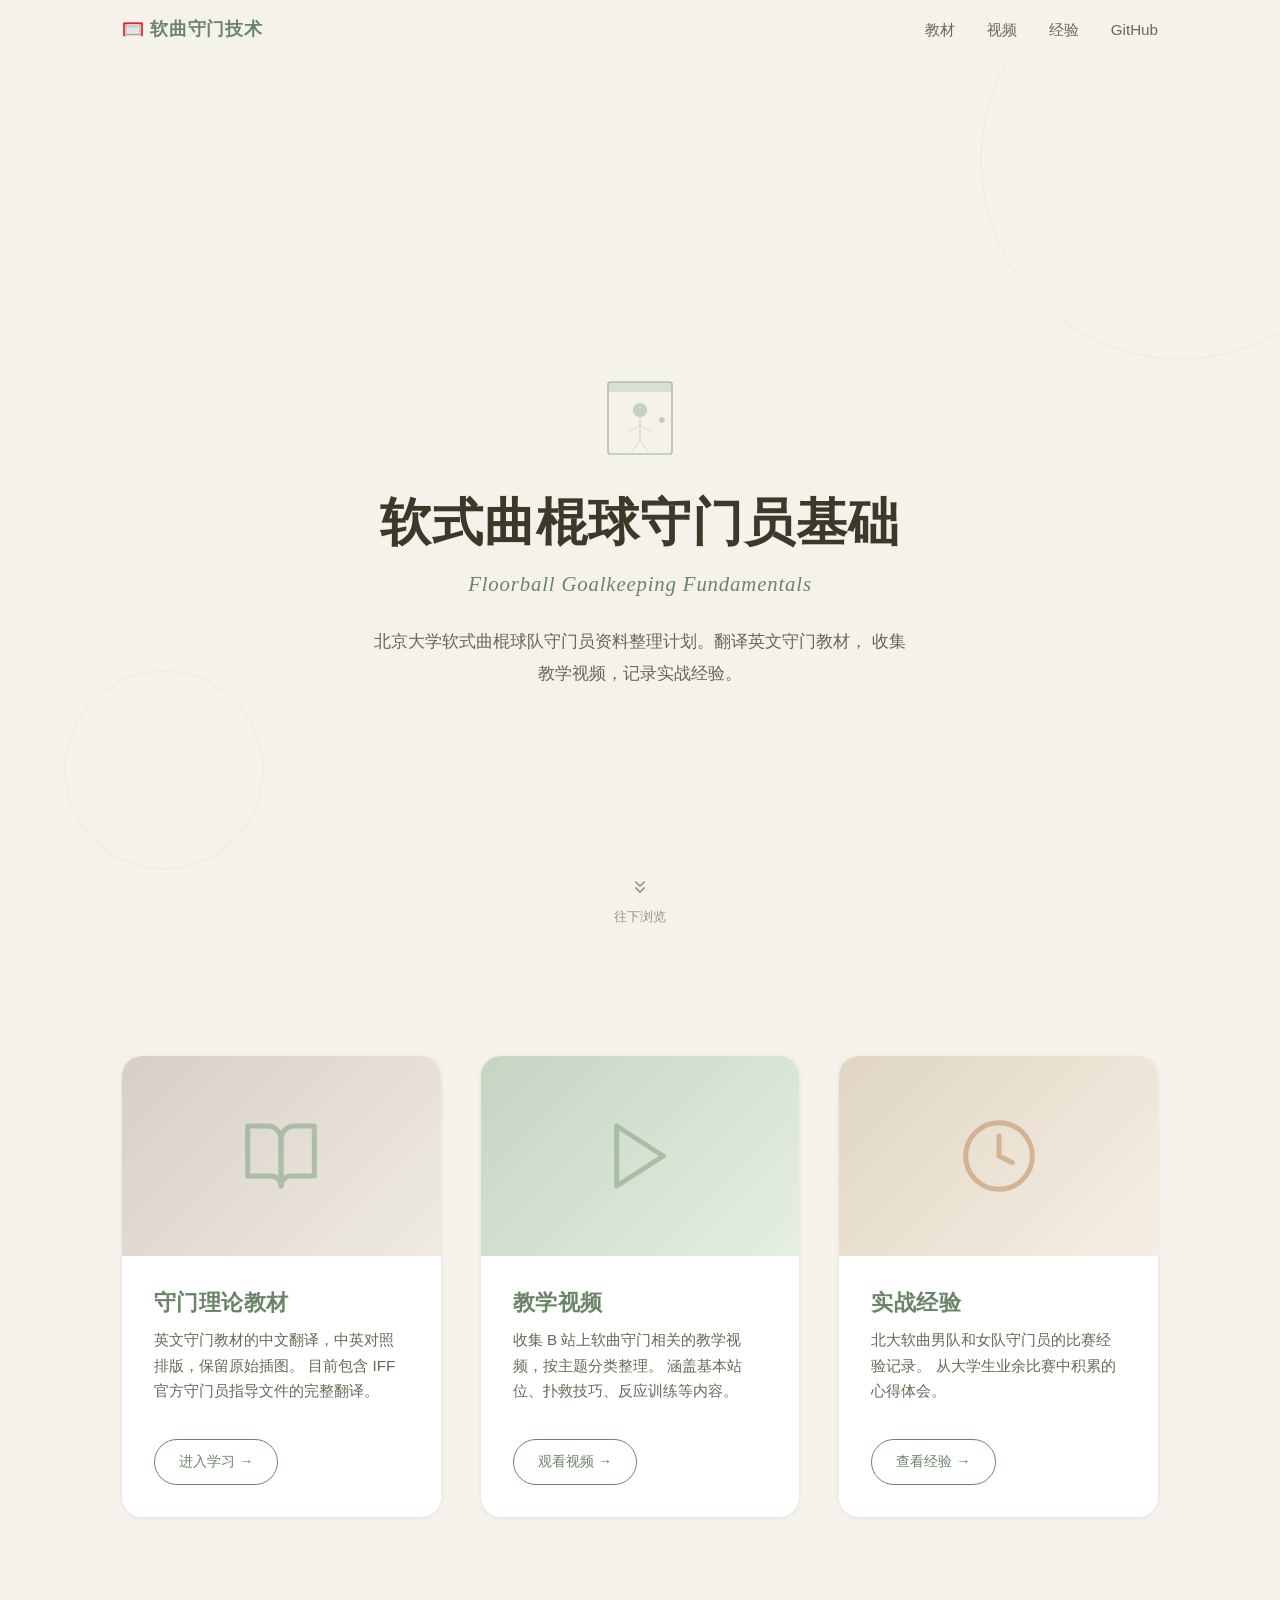
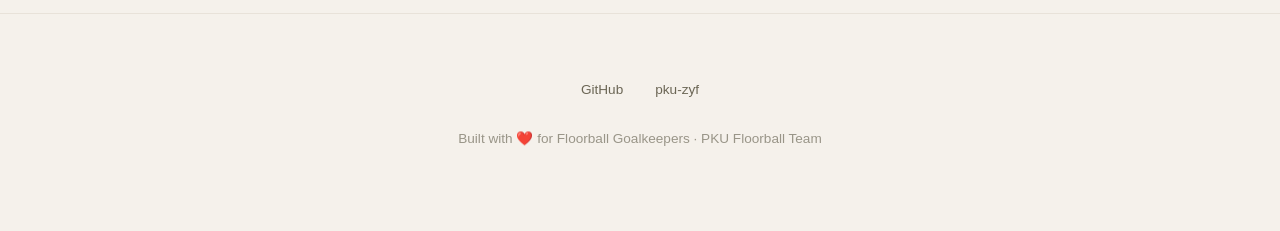
==== index.html @ 4c66030a "优化页面细节" ====
<!DOCTYPE html>
<html lang="zh-CN">
<head>
  <meta charset="UTF-8">
  <meta name="viewport" content="width=device-width, initial-scale=1.0">
  <meta name="description" content="软式曲棍球（floorball）守门员技术——教材翻译、教学视频与实战经验">
  <title>软曲守门技术 — Floorball Goalkeeping</title>
  <link rel="stylesheet" href="css/style.css">
  <link rel="icon" href="data:image/svg+xml,<svg xmlns='http://www.w3.org/2000/svg' viewBox='0 0 100 100'><text y='.9em' font-size='90'>🥅</text></svg>“>
</head>
<body>

<!-- 导航栏 -->
<nav class="nav" id="nav">
  <div class="nav-inner">
    <a href="/floorball-goalkeeper/" class="nav-brand">🥅 软曲守门技术</a>
    <ul class="nav-links">
      <li><a href="theory/">教材</a></li>
      <li><a href="videos/">视频</a></li>
      <li><a href="experience/">经验</a></li>
      <li><a href="https://github.com/pku-zyf/floorball-goalkeeper" target="_blank" rel="noopener">GitHub</a></li>
    </ul>
  </div>
</nav>

<!-- Hero 区域 -->
<section class="hero">
  <div class="hero-bg">
    <div class="circle circle-1"></div>
    <div class="circle circle-2"></div>
    <div class="circle circle-3"></div>
  </div>

  <div class="hero-content">
    <svg class="hero-icon" viewBox="0 0 200 200" xmlns="http://www.w3.org/2000/svg">
      <!-- 球门框 -->
      <rect x="20" y="10" width="160" height="180" rx="4" fill="none" stroke="#8BA888" stroke-width="3"/>
      <rect x="20" y="10" width="160" height="25" rx="4" fill="#8BA888" opacity="0.3"/>
      <!-- 守门员抽象 -->
      <circle cx="100" cy="80" r="18" fill="#8BA888" opacity="0.5"/>
      <line x1="100" y1="98" x2="100" y2="155" stroke="#8BA888" stroke-width="2.5" opacity="0.5"/>
      <line x1="100" y1="118" x2="70" y2="135" stroke="#8BA888" stroke-width="2" opacity="0.4"/>
      <line x1="100" y1="118" x2="130" y2="135" stroke="#8BA888" stroke-width="2" opacity="0.4"/>
      <line x1="100" y1="155" x2="80" y2="185" stroke="#8BA888" stroke-width="2" opacity="0.4"/>
      <line x1="100" y1="155" x2="120" y2="185" stroke="#8BA888" stroke-width="2" opacity="0.4"/>
      <!-- 球 -->
      <circle cx="155" cy="105" r="7" fill="#C4956A" opacity="0.6"/>
    </svg>

    <h1>软式曲棍球守门员基础</h1>
    <p class="subtitle">Floorball Goalkeeping Fundamentals</p>
    <p class="desc">
      北京大学软式曲棍球队守门员资料整理计划。翻译英文守门教材，
      收集教学视频，记录实战经验。
    </p>
  </div>

  <div class="hero-scroll">
    <svg viewBox="0 0 24 24" fill="none" stroke="currentColor" stroke-width="2" stroke-linecap="round">
      <path d="M7 13l5 5 5-5"/><path d="M7 6l5 5 5-5"/>
    </svg>
    <span>往下浏览</span>
  </div>
</section>

<!-- 理论教材板块 -->
<section class="section" id="theory-section">
  <div class="container">
    <div class="cards-grid">
      <a href="theory/" class="card">
        <div class="card-media theory">
          <svg viewBox="0 0 24 24" fill="none" stroke="#8BA888" stroke-width="1.5" stroke-linecap="round" stroke-linejoin="round">
            <path d="M2 3h6a4 4 0 0 1 4 4v14a3 3 0 0 0-3-3H2z"/>
            <path d="M22 3h-6a4 4 0 0 0-4 4v14a3 3 0 0 1 3-3h7z"/>
          </svg>
        </div>
        <div class="card-body">
          <h3>守门理论教材</h3>
          <p>
            英文守门教材的中文翻译，中英对照排版，保留原始插图。
            目前包含 IFF 官方守门员指导文件的完整翻译。
          </p>
          <span class="card-action">进入学习 →</span>
        </div>
      </a>

      <a href="videos/" class="card">
        <div class="card-media video">
          <svg viewBox="0 0 24 24" fill="none" stroke="#8BA888" stroke-width="1.5" stroke-linecap="round" stroke-linejoin="round">
            <polygon points="5 3 19 12 5 21 5 3"/>
          </svg>
        </div>
        <div class="card-body">
          <h3>教学视频</h3>
          <p>
            收集 B 站上软曲守门相关的教学视频，按主题分类整理。
            涵盖基本站位、扑救技巧、反应训练等内容。
          </p>
          <span class="card-action">观看视频 →</span>
        </div>
      </a>

      <a href="experience/" class="card">
        <div class="card-media" style="background: linear-gradient(135deg, #e0d5c5 0%, #f5efe3 100%);">
          <svg viewBox="0 0 24 24" fill="none" stroke="#C4956A" stroke-width="1.5" stroke-linecap="round" stroke-linejoin="round">
            <circle cx="12" cy="12" r="10"/>
            <path d="M12 6v6l4 2"/>
          </svg>
        </div>
        <div class="card-body">
          <h3>实战经验</h3>
          <p>
            北大软曲男队和女队守门员的比赛经验记录。
            从大学生业余比赛中积累的心得体会。
          </p>
          <span class="card-action">查看经验 →</span>
        </div>
      </a>
    </div>
  </div>
</section>

<!-- 底部 -->
<footer class="footer">
  <div class="footer-links">
    <a href="https://github.com/pku-zyf/floorball-goalkeeper" target="_blank" rel="noopener">GitHub</a>
    <a href="https://github.com/pku-zyf" target="_blank" rel="noopener">pku-zyf</a>
  </div>
  <p>Built with ❤️ for Floorball Goalkeepers · PKU Floorball Team</p>
</footer>

<script src="js/main.js"></script>
</body>
</html>
---- css/style.css ----
/* ========================================
   lfloorball-goalkeeper — 软曲守门技术
   低饱和度优雅风格
   ======================================== */

/* --- 变量 --- */
:root {
  --sage: #8BA888;
  --sage-dark: #6B8568;
  --sage-light: #C5D5C2;
  --cream: #F5F1EB;
  --cream-dark: #E8E2D9;
  --terracotta: #C4956A;
  --terracotta-dark: #A67850;
  --text: #3D3929;
  --text-light: #6B6655;
  --text-muted: #999588;
  --white: #FFFFFF;
  --shadow-sm: 0 1px 4px rgba(61, 57, 41, 0.08);
  --shadow-md: 0 4px 20px rgba(61, 57, 41, 0.12);
  --shadow-lg: 0 8px 40px rgba(61, 57, 41, 0.16);
  --radius: 12px;
  --radius-lg: 20px;
  --max-width: 1100px;
  --font-cn: "PingFang SC", "Noto Sans SC", "Microsoft YaHei", sans-serif;
  --font-en-heading: Georgia, "Times New Roman", serif;
  --font-en-body: "Segoe UI", system-ui, -apple-system, sans-serif;
  --transition: 0.3s cubic-bezier(0.4, 0, 0.2, 1);
}

/* --- 重置 --- */
*, *::before, *::after {
  margin: 0; padding: 0; box-sizing: border-box;
}

html {
  scroll-behavior: smooth;
  font-size: 16px;
}

body {
  font-family: var(--font-cn);
  color: var(--text);
  background-color: var(--cream);
  line-height: 1.8;
  -webkit-font-smoothing: antialiased;
}

/* --- 排版 --- */
h1, h2, h3, h4 {
  font-weight: 600;
  line-height: 1.3;
  letter-spacing: 0.02em;
}

h1 { font-size: 3.2rem; }
h2 { font-size: 2rem; }
h3 { font-size: 1.4rem; }
h4 { font-size: 1.1rem; }

p { margin-bottom: 1rem; }

a {
  color: var(--sage-dark);
  text-decoration: none;
  transition: color var(--transition);
}
a:hover { color: var(--terracotta); }

.en {
  font-family: var(--font-en-body);
  letter-spacing: 0.01em;
}

.en-serif {
  font-family: var(--font-en-heading);
  font-style: italic;
}

/* --- 容器 --- */
.container {
  max-width: var(--max-width);
  margin: 0 auto;
  padding: 0 2rem;
}

/* --- 导航栏 --- */
.nav {
  position: fixed;
  top: 0;
  left: 0;
  right: 0;
  z-index: 100;
  background: rgba(245, 241, 235, 0.85);
  backdrop-filter: blur(12px);
  -webkit-backdrop-filter: blur(12px);
  border-bottom: 1px solid var(--cream-dark);
  transition: all var(--transition);
}

.nav.scrolled {
  background: rgba(245, 241, 235, 0.95);
  box-shadow: var(--shadow-sm);
}

.nav-inner {
  display: flex;
  justify-content: space-between;
  align-items: center;
  height: 60px;
  max-width: var(--max-width);
  margin: 0 auto;
  padding: 0 2rem;
}

.nav-brand {
  font-size: 1.1rem;
  font-weight: 600;
  color: var(--sage-dark);
  letter-spacing: 0.04em;
}

.nav-links {
  display: flex;
  gap: 2rem;
  list-style: none;
}

.nav-links a {
  color: var(--text-light);
  font-size: 0.95rem;
  position: relative;
  padding-bottom: 4px;
}

.nav-links a::after {
  content: '';
  position: absolute;
  bottom: 0;
  left: 0;
  width: 0;
  height: 1.5px;
  background: var(--sage);
  transition: width var(--transition);
}

.nav-links a:hover::after,
.nav-links a.active::after {
  width: 100%;
}

.nav-links a.active {
  color: var(--sage-dark);
}

/* --- Hero --- */
.hero {
  min-height: 100vh;
  display: flex;
  align-items: center;
  justify-content: center;
  text-align: center;
  padding: 8rem 2rem 5rem;
  position: relative;
  overflow: hidden;
}

.hero-bg {
  position: absolute;
  top: 0; left: 0; right: 0; bottom: 0;
  opacity: 0.06;
  pointer-events: none;
}

.hero-bg .circle {
  position: absolute;
  border-radius: 50%;
  border: 2px solid var(--sage);
}

.hero-bg .circle-1 {
  width: 400px; height: 400px;
  top: -100px; right: -100px;
}

.hero-bg .circle-2 {
  width: 200px; height: 200px;
  bottom: 10%; left: 5%;
  border-color: var(--terracotta);
}

.hero-bg .circle-3 {
  width: 150px; height: 150px;
  top: 30%; left: 15%;
  border-color: var(--sage-light);
}

.hero-content {
  position: relative;
  z-index: 1;
  max-width: 680px;
}

.hero-icon {
  width: 80px;
  height: 80px;
  margin: 0 auto 2rem;
  display: block;
  opacity: 0.85;
}

.hero h1 {
  color: var(--text);
  margin-bottom: 0.5rem;
}

.hero .subtitle {
  font-family: var(--font-en-heading);
  font-style: italic;
  font-size: 1.3rem;
  color: var(--sage-dark);
  margin-bottom: 1.5rem;
  letter-spacing: 0.04em;
}

.hero .desc {
  color: var(--text-light);
  font-size: 1.05rem;
  line-height: 1.9;
  max-width: 540px;
  margin: 0 auto;
}

.hero-scroll {
  position: absolute;
  bottom: 2rem;
  left: 50%;
  transform: translateX(-50%);
  display: flex;
  flex-direction: column;
  align-items: center;
  gap: 0.5rem;
  color: var(--text-muted);
  font-size: 0.8rem;
  animation: bounce 2s infinite;
}

@keyframes bounce {
  0%, 100% { transform: translateX(-50%) translateY(0); }
  50% { transform: translateX(-50%) translateY(8px); }
}

.hero-scroll svg {
  width: 20px;
  height: 20px;
}

/* --- 板块通用 --- */
.section {
  padding: 6rem 2rem;
}

.section-header {
  text-align: center;
  margin-bottom: 4rem;
}

.section-header .tag {
  display: inline-block;
  font-size: 0.8rem;
  text-transform: uppercase;
  letter-spacing: 0.12em;
  color: var(--terracotta);
  background: rgba(196, 149, 106, 0.1);
  padding: 4px 14px;
  border-radius: 20px;
  margin-bottom: 1rem;
}

.section-header h2 {
  margin-bottom: 0.5rem;
}

.section-header .en-subtitle {
  font-family: var(--font-en-heading);
  font-style: italic;
  color: var(--text-muted);
  font-size: 1.05rem;
}

/* --- 卡片 --- */
.card {
  background: var(--white);
  border-radius: var(--radius-lg);
  box-shadow: var(--shadow-sm);
  transition: all var(--transition);
  overflow: hidden;
}

.card:hover {
  box-shadow: var(--shadow-lg);
  transform: translateY(-2px);
}

.cards-grid {
  display: grid;
  grid-template-columns: repeat(auto-fit, minmax(300px, 1fr));
  gap: 2.5rem;
}

.card-media {
  height: 200px;
  background: linear-gradient(135deg, var(--sage-light) 0%, var(--cream) 100%);
  display: flex;
  align-items: center;
  justify-content: center;
  position: relative;
  overflow: hidden;
}

.card-media svg {
  width: 80px;
  height: 80px;
  opacity: 0.6;
  transition: transform var(--transition);
}

.card:hover .card-media svg {
  transform: scale(1.08);
}

.card-media.theory {
  background: linear-gradient(135deg, #d5cfc8 0%, #f0ebe0 100%);
}

.card-media.video {
  background: linear-gradient(135deg, #c5d5c2 0%, #e5efe2 100%);
}

.card-body {
  padding: 2rem;
}

.card-body h3 {
  margin-bottom: 0.6rem;
}

.card-body p {
  color: var(--text-light);
  font-size: 0.95rem;
  line-height: 1.7;
}

.card-action {
  display: inline-block;
  margin-top: 1.2rem;
  padding: 9px 24px;
  border: 1.5px solid var(--sage-dark);
  border-radius: 24px;
  color: var(--sage-dark);
  font-size: 0.9rem;
  font-weight: 500;
  transition: all var(--transition);
}

.card-action:hover {
  background: var(--sage-dark);
  color: var(--white);
  transform: none;
}

/* --- 底部 --- */
.footer {
  text-align: center;
  padding: 4rem 2rem;
  color: var(--text-muted);
  font-size: 0.85rem;
  border-top: 1px solid var(--cream-dark);
}

.footer a {
  color: var(--text-light);
}

.footer-links {
  display: flex;
  justify-content: center;
  gap: 2rem;
  margin-bottom: 1.5rem;
}

/* --- 子页面 --- */
.page-hero {
  padding: 8rem 2rem 4rem;
  text-align: center;
  background: linear-gradient(180deg, var(--sage-light) 0%, transparent 100%);
}

.page-hero h1 {
  color: var(--text);
  margin-bottom: 0.5rem;
}

.page-hero .en-subtitle {
  font-family: var(--font-en-heading);
  font-style: italic;
  color: var(--sage-dark);
  font-size: 1.2rem;
  margin-bottom: 1rem;
}

.back-link {
  display: inline-flex;
  align-items: center;
  gap: 0.5rem;
  color: var(--text-muted);
  font-size: 0.9rem;
  margin-bottom: 2rem;
  transition: color var(--transition);
}

.back-link:hover { color: var(--terracotta); }

/* --- 教材列表 --- */
.content-list {
  max-width: 800px;
  margin: 0 auto;
  padding: 0 2rem 5rem;
}

.content-item {
  display: flex;
  gap: 1.5rem;
  padding: 2rem;
  background: var(--white);
  border-radius: var(--radius);
  box-shadow: var(--shadow-sm);
  margin-bottom: 1.5rem;
  transition: all var(--transition);
  border-left: 3px solid transparent;
}

.content-item:hover {
  box-shadow: var(--shadow-md);
  border-left-color: var(--sage);
}

.content-item-num {
  font-family: var(--font-en-heading);
  font-size: 2.5rem;
  color: var(--sage-light);
  line-height: 1;
  min-width: 50px;
  text-align: center;
}

.content-item-info h3 {
  margin-bottom: 0.3rem;
}

.content-item-info .meta {
  color: var(--text-muted);
  font-size: 0.85rem;
}

.content-item-info .desc {
  color: var(--text-light);
  font-size: 0.9rem;
  margin-top: 0.5rem;
}

/* --- 视频卡片 --- */
.video-card {
  background: var(--white);
  border-radius: var(--radius-lg);
  box-shadow: var(--shadow-sm);
  overflow: hidden;
  transition: all var(--transition);
}

.video-card:hover {
  box-shadow: var(--shadow-lg);
  transform: translateY(-2px);
}

.video-thumb {
  width: 100%;
  height: 220px;
  background: linear-gradient(135deg, #d5cfc8 0%, #e8e2d9 100%);
  display: flex;
  align-items: center;
  justify-content: center;
}

.video-thumb svg {
  width: 50px;
  height: 50px;
  opacity: 0.4;
}

.video-info {
  padding: 1.5rem;
}

.video-info h3 {
  font-size: 1.1rem;
  margin-bottom: 0.3rem;
}

.video-info .platform {
  color: #FB7299;
  font-size: 0.8rem;
  font-weight: 500;
}

.video-placeholder {
  text-align: center;
  padding: 4rem 2rem;
  color: var(--text-muted);
}

/* --- 响应式 --- */
@media (max-width: 768px) {
  h1 { font-size: 2.2rem; }
  h2 { font-size: 1.6rem; }

  .hero { min-height: auto; padding: 7rem 1.5rem 4rem; }
  .hero .subtitle { font-size: 1.1rem; }
  .hero .desc { font-size: 0.95rem; }

  .section { padding: 4rem 1.5rem; }
  .cards-grid { grid-template-columns: 1fr; gap: 1.5rem; }

  .nav-links { gap: 1rem; }
  .nav-links a { font-size: 0.85rem; }

  .content-item { flex-direction: column; gap: 0.8rem; }
  .content-item-num { text-align: left; }

  .page-hero { padding: 6rem 1.5rem 3rem; }
}

@media (max-width: 480px) {
  .container { padding: 0 1rem; }
  .nav-inner { padding: 0 1rem; }
  .hero-icon { width: 60px; height: 60px; }
}
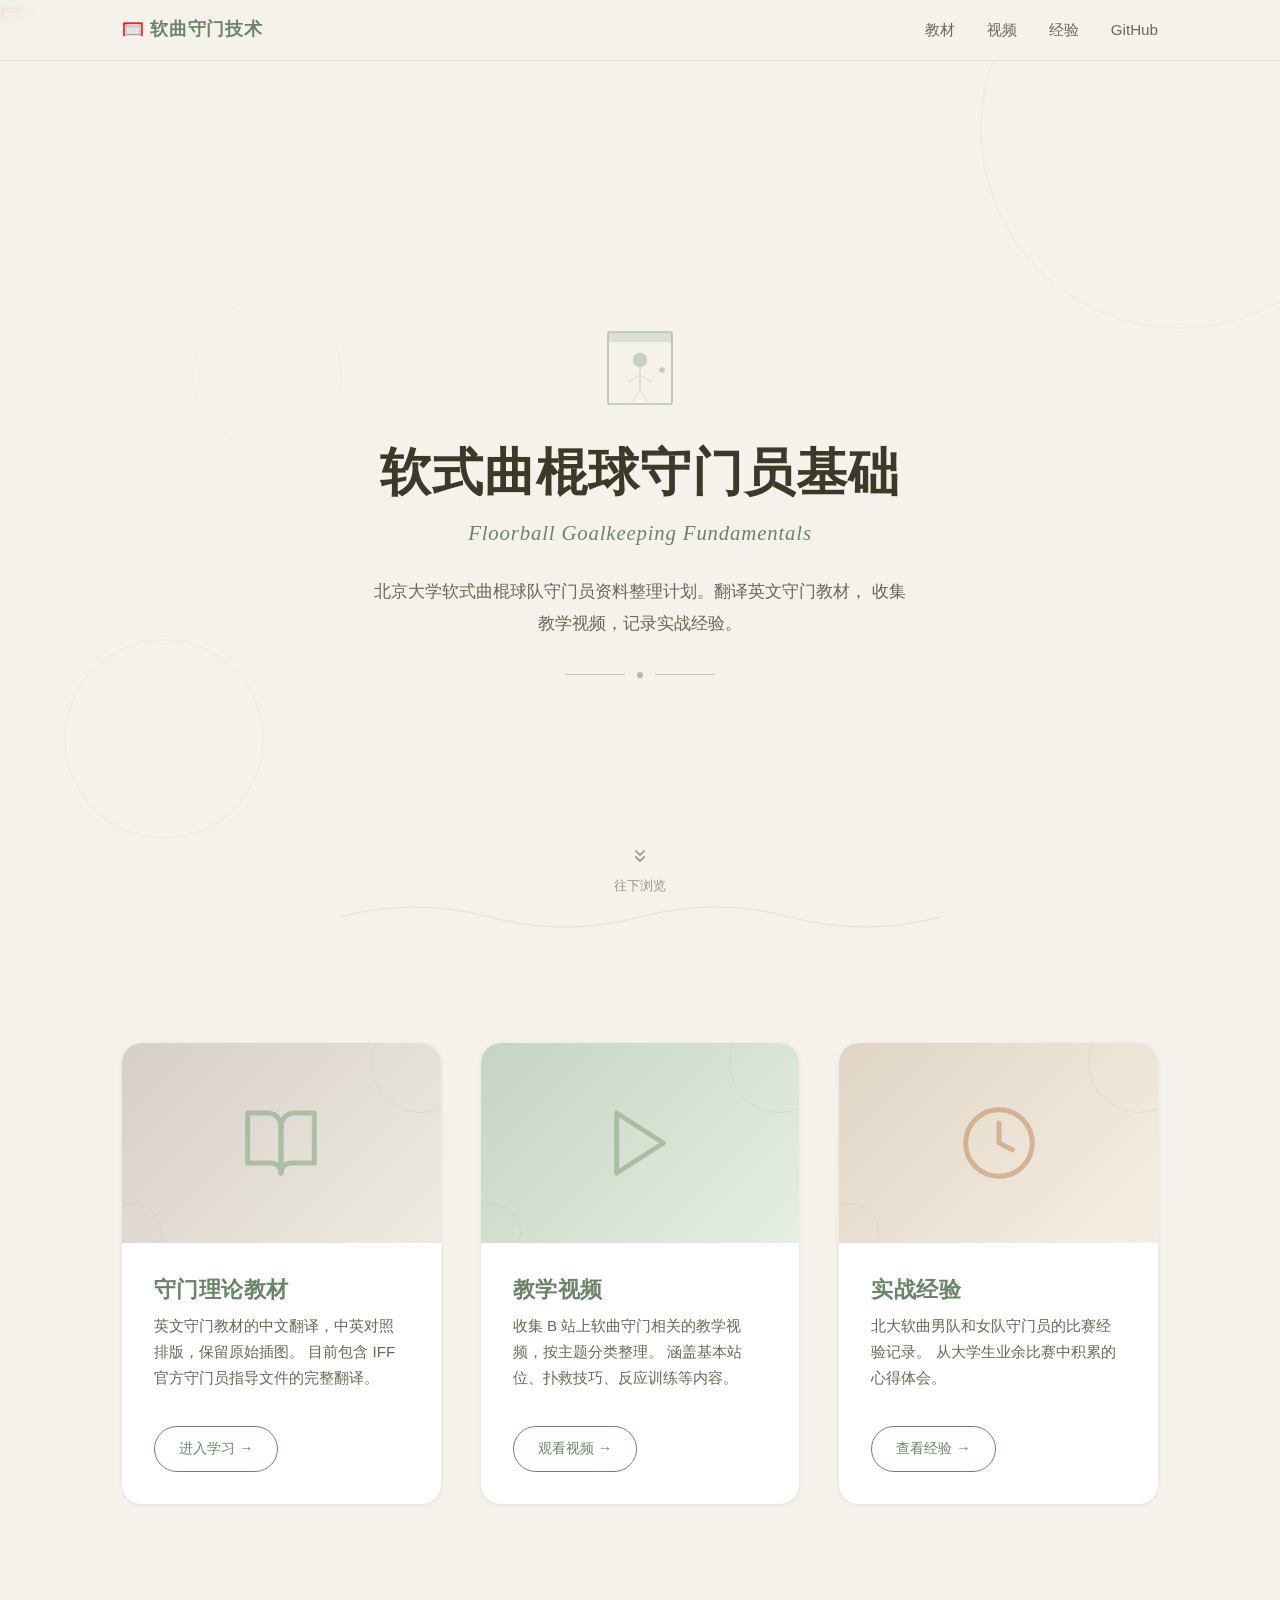
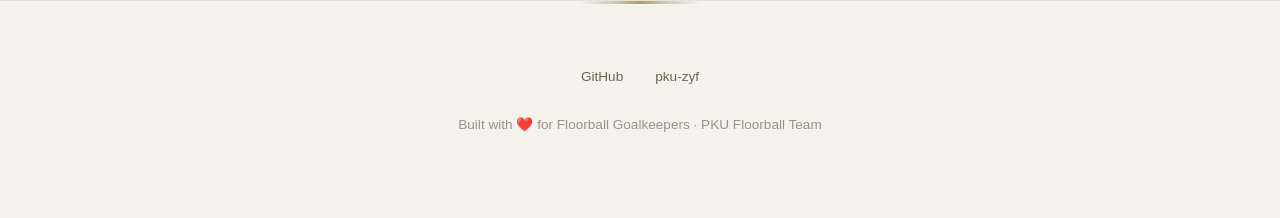
==== commit 94ffc417: "更新配色" ====
--- a/index.html
+++ b/index.html
@@ -6,7 +6,137 @@
   <meta name="description" content="软式曲棍球（floorball）守门员技术——教材翻译、教学视频与实战经验">
   <title>软曲守门技术 — Floorball Goalkeeping</title>
   <link rel="stylesheet" href="css/style.css">
-  <link rel="icon" href="data:image/svg+xml,<svg xmlns='http://www.w3.org/2000/svg' viewBox='0 0 100 100'><text y='.9em' font-size='90'>🥅</text></svg>“>
+  <link rel=”icon” href=”data:image/svg+xml,<svg xmlns='http://www.w3.org/2000/svg' viewBox='0 0 100 100'><text y='.9em' font-size='90'>🥅</text></svg>”>
+  <style>
+    /* --- 主页装饰 --- */
+    /* Hero 背景：添加细微几何纹理 */
+    .hero::after {
+      content: '';
+      position: absolute;
+      inset: 0;
+      background-image:
+        radial-gradient(circle at 20% 80%, var(--sage) 0.6px, transparent 0.6px),
+        radial-gradient(circle at 80% 20%, var(--terracotta) 0.6px, transparent 0.6px),
+        radial-gradient(circle at 60% 60%, var(--sage-light) 0.6px, transparent 0.6px);
+      background-size: 80px 80px, 100px 100px, 120px 120px;
+      opacity: 0.12;
+      pointer-events: none;
+      z-index: 0;
+    }
+    .hero-icon { position: relative; z-index: 1; }
+    .hero-content { position: relative; z-index: 1; }
+
+    /* Hero 装饰线 */
+    .hero-rule {
+      display: flex;
+      align-items: center;
+      justify-content: center;
+      gap: 12px;
+      margin-top: 2rem;
+    }
+    .hero-rule-line {
+      display: block;
+      width: 60px;
+      height: 1px;
+      background: var(--sage);
+      opacity: 0.5;
+    }
+    .hero-rule-dot {
+      display: block;
+      width: 6px;
+      height: 6px;
+      border-radius: 50%;
+      background: var(--terracotta);
+      opacity: 0.7;
+    }
+
+    /* 区域分隔线 */
+    .section-divider {
+      text-align: center;
+      padding: 0 2rem;
+      margin-top: -2rem;
+      position: relative;
+    }
+    .section-divider svg {
+      width: 100%;
+      max-width: 600px;
+      height: 40px;
+    }
+    .section-divider path {
+      stroke: var(--sage-light);
+      stroke-width: 1;
+      fill: none;
+      opacity: 0.5;
+    }
+
+    /* 卡片装饰：背景纹理 */
+    .card-media {
+      position: relative;
+    }
+    .card-media::before {
+      content: '';
+      position: absolute;
+      top: -30px;
+      right: -30px;
+      width: 100px;
+      height: 100px;
+      border-radius: 50%;
+      border: 1.5px solid rgba(139, 168, 136, 0.15);
+      pointer-events: none;
+    }
+    .card-media::after {
+      content: '';
+      position: absolute;
+      bottom: -20px;
+      left: -20px;
+      width: 60px;
+      height: 60px;
+      border-radius: 50%;
+      border: 1.5px solid rgba(196, 149, 106, 0.15);
+      pointer-events: none;
+    }
+
+    /* 卡片悬停：顶部细线 */
+    .card {
+      position: relative;
+    }
+    .card::after {
+      content: '';
+      position: absolute;
+      top: 0;
+      left: 50%;
+      transform: translateX(-50%);
+      width: 0;
+      height: 2px;
+      background: var(--sage);
+      transition: width var(--transition);
+      border-radius: 0 0 2px 2px;
+    }
+    .card:hover::after {
+      width: 80%;
+    }
+
+    /* 底部装饰 */
+    .footer {
+      position: relative;
+    }
+    .footer::before {
+      content: '';
+      position: absolute;
+      top: 0;
+      left: 50%;
+      transform: translateX(-50%);
+      width: 120px;
+      height: 3px;
+      background: linear-gradient(90deg, transparent, var(--sage-light), var(--terracotta), var(--sage-light), transparent);
+      border-radius: 2px;
+    }
+
+    @media (max-width: 768px) {
+      .card-media::before,
+      .card-media::after { display: none; }
+    }
+  </style>
 </head>
 <body>
 
@@ -53,6 +183,11 @@
       北京大学软式曲棍球队守门员资料整理计划。翻译英文守门教材，
       收集教学视频，记录实战经验。
     </p>
+    <div class="hero-rule">
+      <span class="hero-rule-line"></span>
+      <span class="hero-rule-dot"></span>
+      <span class="hero-rule-line"></span>
+    </div>
   </div>
 
   <div class="hero-scroll">
@@ -62,6 +197,12 @@
     <span>往下浏览</span>
   </div>
 </section>
+
+<div class="section-divider">
+  <svg viewBox="0 0 600 40" preserveAspectRatio="none" xmlns="http://www.w3.org/2000/svg">
+    <path d="M0,20 Q75,0 150,20 T300,20 T450,20 T600,20"/>
+  </svg>
+</div>
 
 <!-- 理论教材板块 -->
 <section class="section" id="theory-section">
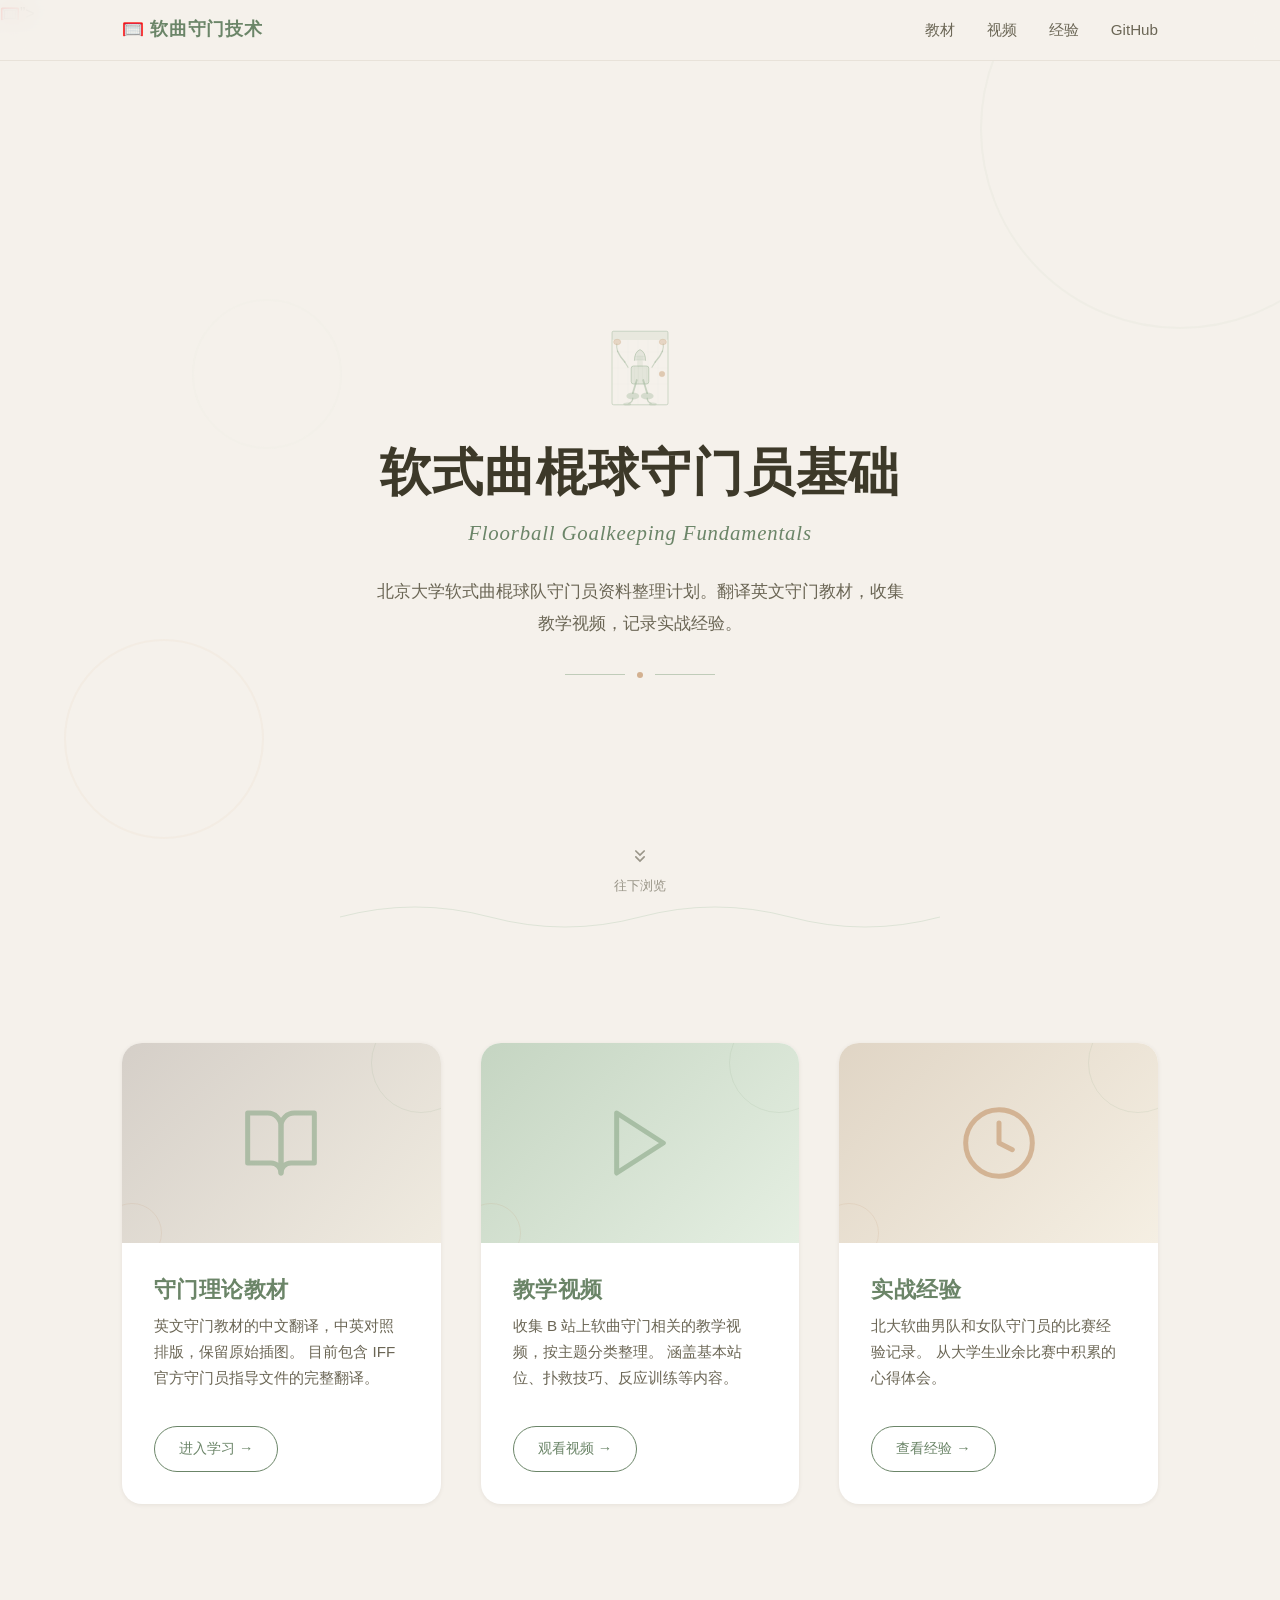
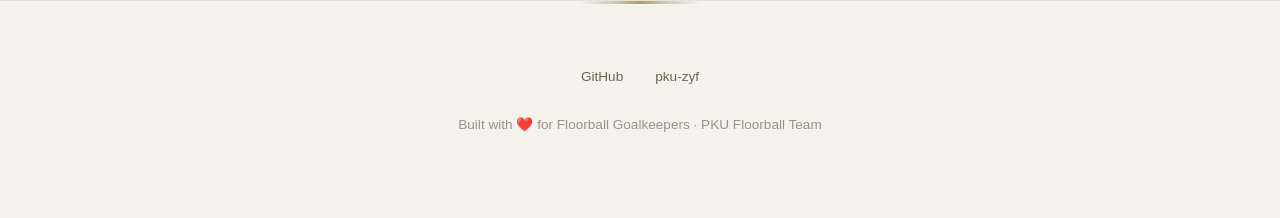
==== commit 8c531fae: "更新首页" ====
--- a/index.html
+++ b/index.html
@@ -164,24 +164,82 @@
   <div class="hero-content">
     <svg class="hero-icon" viewBox="0 0 200 200" xmlns="http://www.w3.org/2000/svg">
       <!-- 球门框 -->
-      <rect x="20" y="10" width="160" height="180" rx="4" fill="none" stroke="#8BA888" stroke-width="3"/>
-      <rect x="20" y="10" width="160" height="25" rx="4" fill="#8BA888" opacity="0.3"/>
-      <!-- 守门员抽象 -->
-      <circle cx="100" cy="80" r="18" fill="#8BA888" opacity="0.5"/>
-      <line x1="100" y1="98" x2="100" y2="155" stroke="#8BA888" stroke-width="2.5" opacity="0.5"/>
-      <line x1="100" y1="118" x2="70" y2="135" stroke="#8BA888" stroke-width="2" opacity="0.4"/>
-      <line x1="100" y1="118" x2="130" y2="135" stroke="#8BA888" stroke-width="2" opacity="0.4"/>
-      <line x1="100" y1="155" x2="80" y2="185" stroke="#8BA888" stroke-width="2" opacity="0.4"/>
-      <line x1="100" y1="155" x2="120" y2="185" stroke="#8BA888" stroke-width="2" opacity="0.4"/>
-      <!-- 球 -->
-      <circle cx="155" cy="105" r="7" fill="#C4956A" opacity="0.6"/>
+      <rect x="30" y="8" width="140" height="184" rx="4" fill="none" stroke="#8BA888" stroke-width="2.5" opacity="0.45"/>
+      <rect x="30" y="8" width="140" height="22" rx="4" fill="#8BA888" opacity="0.15"/>
+      <!-- 球门网纹理 -->
+      <line x1="45" y1="30" x2="45" y2="192" stroke="#8BA888" stroke-width="0.5" opacity="0.12"/>
+      <line x1="70" y1="30" x2="70" y2="192" stroke="#8BA888" stroke-width="0.5" opacity="0.12"/>
+      <line x1="95" y1="30" x2="95" y2="192" stroke="#8BA888" stroke-width="0.5" opacity="0.12"/>
+      <line x1="120" y1="30" x2="120" y2="192" stroke="#8BA888" stroke-width="0.5" opacity="0.12"/>
+      <line x1="145" y1="30" x2="145" y2="192" stroke="#8BA888" stroke-width="0.5" opacity="0.12"/>
+      <line x1="30" y1="60" x2="170" y2="60" stroke="#8BA888" stroke-width="0.5" opacity="0.08"/>
+      <line x1="30" y1="100" x2="170" y2="100" stroke="#8BA888" stroke-width="0.5" opacity="0.08"/>
+      <line x1="30" y1="140" x2="170" y2="140" stroke="#8BA888" stroke-width="0.5" opacity="0.08"/>
+
+      <!-- === 守门员身体 === -->
+      <!-- 护膝（在腿之前画，因为腿在上面） -->
+      <ellipse cx="82" cy="170" rx="16" ry="9" fill="#8BA888" opacity="0.35"/>
+      <ellipse cx="118" cy="170" rx="16" ry="9" fill="#8BA888" opacity="0.35"/>
+
+      <!-- 小腿和脚 -->
+      <path d="M82,175 Q82,185 72,188" stroke="#8BA888" stroke-width="3" stroke-linecap="round" fill="none" opacity="0.5"/>
+      <path d="M118,175 Q118,185 128,188" stroke="#8BA888" stroke-width="3" stroke-linecap="round" fill="none" opacity="0.5"/>
+      <ellipse cx="68" cy="190" rx="10" ry="4" fill="#8BA888" opacity="0.3"/>
+      <ellipse cx="132" cy="190" rx="10" ry="4" fill="#8BA888" opacity="0.3"/>
+
+      <!-- 大腿（从膝盖向上到髋部） -->
+      <line x1="82" y1="163" x2="92" y2="130" stroke="#8BA888" stroke-width="4.5" stroke-linecap="round" opacity="0.5"/>
+      <line x1="118" y1="163" x2="108" y2="130" stroke="#8BA888" stroke-width="4.5" stroke-linecap="round" opacity="0.5"/>
+
+      <!-- 躯干 / 护胸（宽大的长方形护具） -->
+      <rect x="78" y="95" width="44" height="45" rx="6" fill="#8BA888" opacity="0.2"/>
+      <rect x="78" y="95" width="44" height="45" rx="6" fill="none" stroke="#8BA888" stroke-width="2.5" opacity="0.5"/>
+      <!-- 护胸纹理线 -->
+      <line x1="86" y1="95" x2="86" y2="140" stroke="#8BA888" stroke-width="0.8" opacity="0.2"/>
+      <line x1="96" y1="95" x2="96" y2="140" stroke="#8BA888" stroke-width="0.8" opacity="0.2"/>
+      <line x1="106" y1="95" x2="106" y2="140" stroke="#8BA888" stroke-width="0.8" opacity="0.2"/>
+      <line x1="116" y1="95" x2="116" y2="140" stroke="#8BA888" stroke-width="0.8" opacity="0.2"/>
+      <!-- 肩部护具 -->
+      <path d="M70,98 Q65,90 62,85" stroke="#8BA888" stroke-width="3" stroke-linecap="round" fill="none" opacity="0.45"/>
+      <path d="M130,98 Q135,90 138,85" stroke="#8BA888" stroke-width="3" stroke-linecap="round" fill="none" opacity="0.45"/>
+
+      <!-- 手臂（从肩部向外伸展，准备扑救） -->
+      <path d="M62,85 Q50,72 44,58" stroke="#8BA888" stroke-width="3.5" stroke-linecap="round" fill="none" opacity="0.5"/>
+      <path d="M138,85 Q150,72 156,58" stroke="#8BA888" stroke-width="3.5" stroke-linecap="round" fill="none" opacity="0.5"/>
+      <!-- 前臂 -->
+      <path d="M44,58 Q40,48 42,40" stroke="#8BA888" stroke-width="3" stroke-linecap="round" fill="none" opacity="0.4"/>
+      <path d="M156,58 Q160,48 158,40" stroke="#8BA888" stroke-width="3" stroke-linecap="round" fill="none" opacity="0.4"/>
+      <!-- 手套（捕手形） -->
+      <ellipse cx="43" cy="35" rx="9" ry="7" fill="#C4956A" opacity="0.35"/>
+      <ellipse cx="157" cy="35" rx="9" ry="7" fill="#C4956A" opacity="0.35"/>
+      <ellipse cx="43" cy="35" rx="9" ry="7" fill="none" stroke="#C4956A" stroke-width="1.2" opacity="0.5"/>
+      <ellipse cx="157" cy="35" rx="9" ry="7" fill="none" stroke="#C4956A" stroke-width="1.2" opacity="0.5"/>
+
+      <!-- 脖子 -->
+      <rect x="93" y="82" width="14" height="15" rx="3" fill="#8BA888" opacity="0.15"/>
+
+      <!-- 头盔（圆顶 + 面罩） -->
+      <path d="M86,82 Q86,60 100,54 Q114,60 114,82" fill="#8BA888" opacity="0.18"/>
+      <path d="M86,82 Q86,60 100,54 Q114,60 114,82" fill="none" stroke="#8BA888" stroke-width="2.5" opacity="0.5"/>
+      <!-- 面罩横线 -->
+      <line x1="88" y1="72" x2="112" y2="72" stroke="#8BA888" stroke-width="1.2" opacity="0.35"/>
+      <line x1="88" y1="78" x2="112" y2="78" stroke="#8BA888" stroke-width="1.2" opacity="0.35"/>
+      <!-- 面罩竖线 -->
+      <line x1="95" y1="68" x2="95" y2="82" stroke="#8BA888" stroke-width="1" opacity="0.3"/>
+      <line x1="100" y1="68" x2="100" y2="82" stroke="#8BA888" stroke-width="1.2" opacity="0.35"/>
+      <line x1="105" y1="68" x2="105" y2="82" stroke="#8BA888" stroke-width="1" opacity="0.3"/>
+
+      <!-- 球（飞向守门员） -->
+      <circle cx="155" cy="115" r="7" fill="#C4956A" opacity="0.5"/>
+      <!-- 球上的线（软式曲棍球有孔洞特征） -->
+      <circle cx="155" cy="115" r="7" fill="none" stroke="#C4956A" stroke-width="1" opacity="0.4"/>
+      <circle cx="155" cy="115" r="3.5" fill="none" stroke="#C4956A" stroke-width="0.5" opacity="0.3"/>
     </svg>
 
     <h1>软式曲棍球守门员基础</h1>
     <p class="subtitle">Floorball Goalkeeping Fundamentals</p>
     <p class="desc">
-      北京大学软式曲棍球队守门员资料整理计划。翻译英文守门教材，
-      收集教学视频，记录实战经验。
+      北京大学软式曲棍球队守门员资料整理计划。翻译英文守门教材，收集教学视频，记录实战经验。
     </p>
     <div class="hero-rule">
       <span class="hero-rule-line"></span>
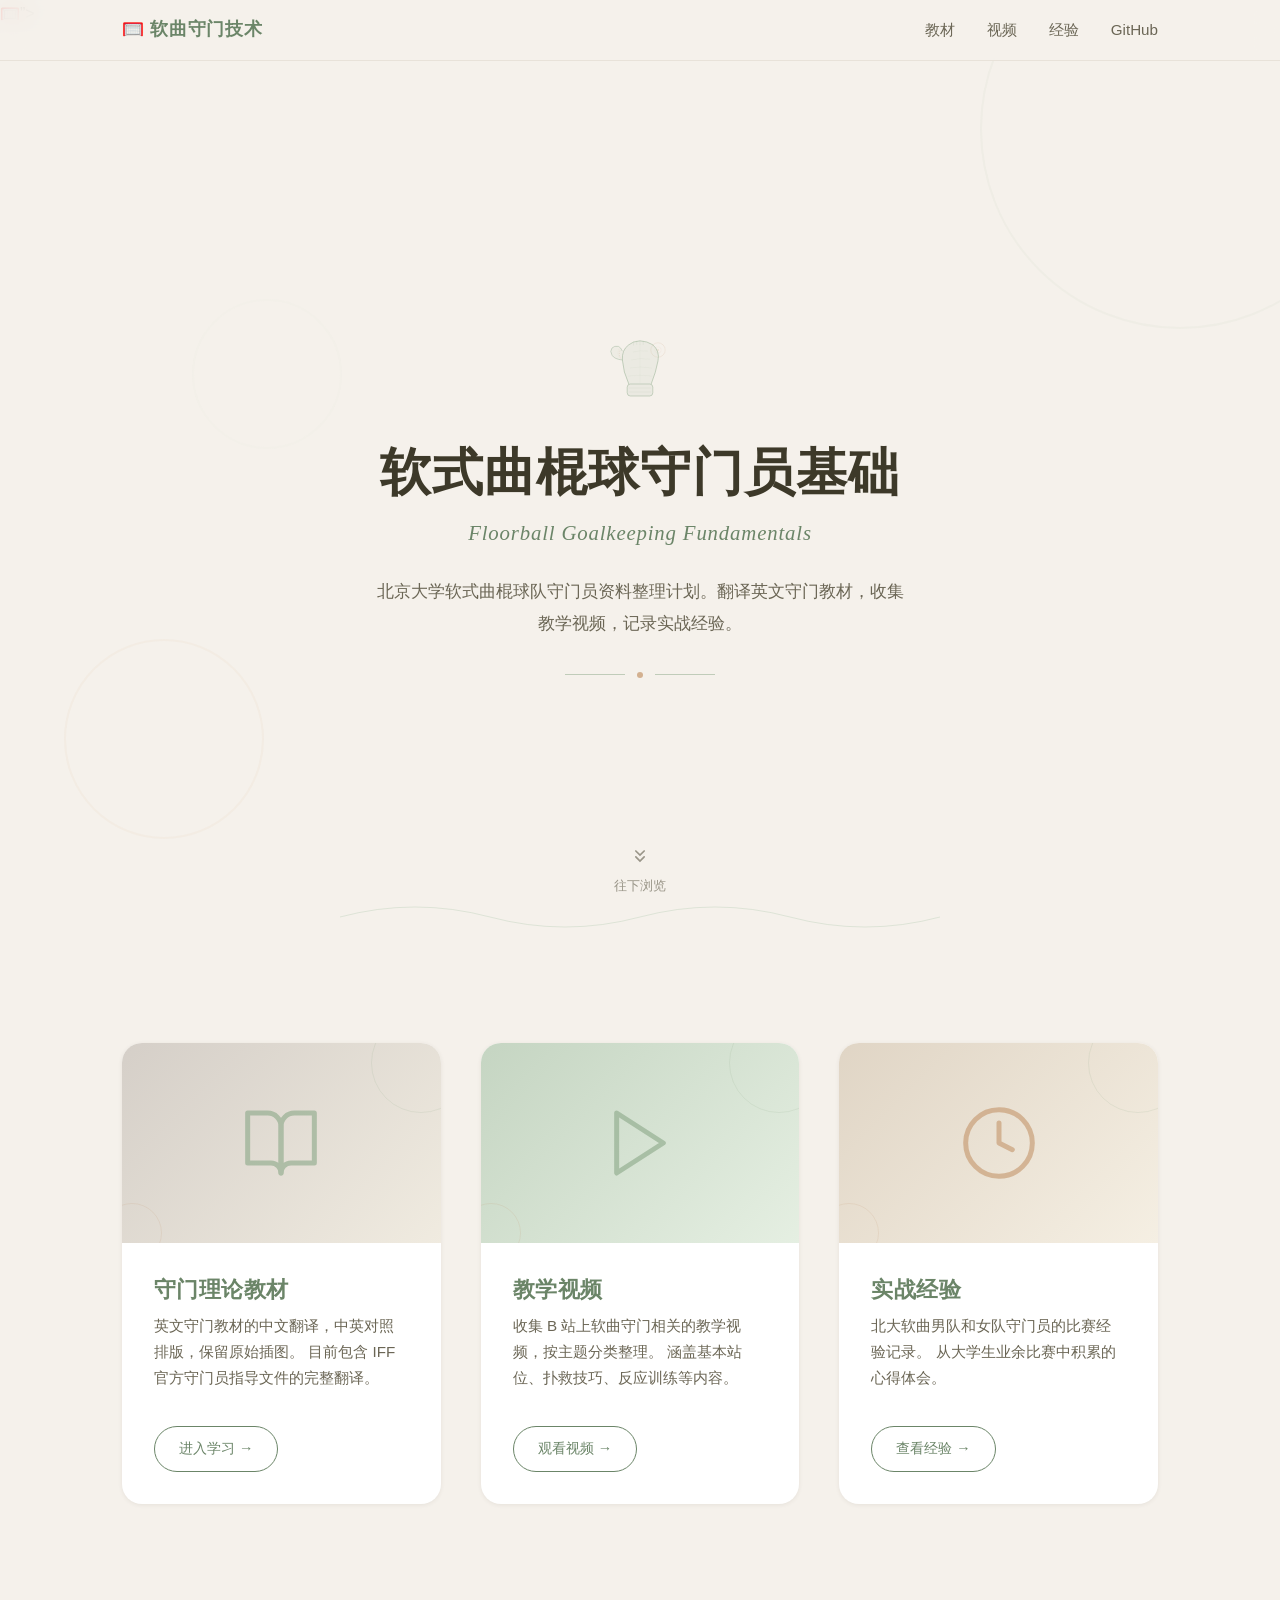
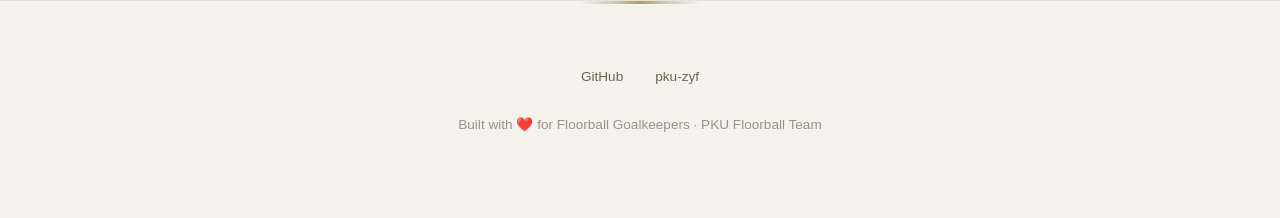
==== commit b9bb4c35: "再次更新首页logo" ====
--- a/index.html
+++ b/index.html
@@ -163,77 +163,49 @@
 
   <div class="hero-content">
     <svg class="hero-icon" viewBox="0 0 200 200" xmlns="http://www.w3.org/2000/svg">
-      <!-- 球门框 -->
-      <rect x="30" y="8" width="140" height="184" rx="4" fill="none" stroke="#8BA888" stroke-width="2.5" opacity="0.45"/>
-      <rect x="30" y="8" width="140" height="22" rx="4" fill="#8BA888" opacity="0.15"/>
-      <!-- 球门网纹理 -->
-      <line x1="45" y1="30" x2="45" y2="192" stroke="#8BA888" stroke-width="0.5" opacity="0.12"/>
-      <line x1="70" y1="30" x2="70" y2="192" stroke="#8BA888" stroke-width="0.5" opacity="0.12"/>
-      <line x1="95" y1="30" x2="95" y2="192" stroke="#8BA888" stroke-width="0.5" opacity="0.12"/>
-      <line x1="120" y1="30" x2="120" y2="192" stroke="#8BA888" stroke-width="0.5" opacity="0.12"/>
-      <line x1="145" y1="30" x2="145" y2="192" stroke="#8BA888" stroke-width="0.5" opacity="0.12"/>
-      <line x1="30" y1="60" x2="170" y2="60" stroke="#8BA888" stroke-width="0.5" opacity="0.08"/>
-      <line x1="30" y1="100" x2="170" y2="100" stroke="#8BA888" stroke-width="0.5" opacity="0.08"/>
-      <line x1="30" y1="140" x2="170" y2="140" stroke="#8BA888" stroke-width="0.5" opacity="0.08"/>
-
-      <!-- === 守门员身体 === -->
-      <!-- 护膝（在腿之前画，因为腿在上面） -->
-      <ellipse cx="82" cy="170" rx="16" ry="9" fill="#8BA888" opacity="0.35"/>
-      <ellipse cx="118" cy="170" rx="16" ry="9" fill="#8BA888" opacity="0.35"/>
-
-      <!-- 小腿和脚 -->
-      <path d="M82,175 Q82,185 72,188" stroke="#8BA888" stroke-width="3" stroke-linecap="round" fill="none" opacity="0.5"/>
-      <path d="M118,175 Q118,185 128,188" stroke="#8BA888" stroke-width="3" stroke-linecap="round" fill="none" opacity="0.5"/>
-      <ellipse cx="68" cy="190" rx="10" ry="4" fill="#8BA888" opacity="0.3"/>
-      <ellipse cx="132" cy="190" rx="10" ry="4" fill="#8BA888" opacity="0.3"/>
-
-      <!-- 大腿（从膝盖向上到髋部） -->
-      <line x1="82" y1="163" x2="92" y2="130" stroke="#8BA888" stroke-width="4.5" stroke-linecap="round" opacity="0.5"/>
-      <line x1="118" y1="163" x2="108" y2="130" stroke="#8BA888" stroke-width="4.5" stroke-linecap="round" opacity="0.5"/>
-
-      <!-- 躯干 / 护胸（宽大的长方形护具） -->
-      <rect x="78" y="95" width="44" height="45" rx="6" fill="#8BA888" opacity="0.2"/>
-      <rect x="78" y="95" width="44" height="45" rx="6" fill="none" stroke="#8BA888" stroke-width="2.5" opacity="0.5"/>
-      <!-- 护胸纹理线 -->
-      <line x1="86" y1="95" x2="86" y2="140" stroke="#8BA888" stroke-width="0.8" opacity="0.2"/>
-      <line x1="96" y1="95" x2="96" y2="140" stroke="#8BA888" stroke-width="0.8" opacity="0.2"/>
-      <line x1="106" y1="95" x2="106" y2="140" stroke="#8BA888" stroke-width="0.8" opacity="0.2"/>
-      <line x1="116" y1="95" x2="116" y2="140" stroke="#8BA888" stroke-width="0.8" opacity="0.2"/>
-      <!-- 肩部护具 -->
-      <path d="M70,98 Q65,90 62,85" stroke="#8BA888" stroke-width="3" stroke-linecap="round" fill="none" opacity="0.45"/>
-      <path d="M130,98 Q135,90 138,85" stroke="#8BA888" stroke-width="3" stroke-linecap="round" fill="none" opacity="0.45"/>
-
-      <!-- 手臂（从肩部向外伸展，准备扑救） -->
-      <path d="M62,85 Q50,72 44,58" stroke="#8BA888" stroke-width="3.5" stroke-linecap="round" fill="none" opacity="0.5"/>
-      <path d="M138,85 Q150,72 156,58" stroke="#8BA888" stroke-width="3.5" stroke-linecap="round" fill="none" opacity="0.5"/>
-      <!-- 前臂 -->
-      <path d="M44,58 Q40,48 42,40" stroke="#8BA888" stroke-width="3" stroke-linecap="round" fill="none" opacity="0.4"/>
-      <path d="M156,58 Q160,48 158,40" stroke="#8BA888" stroke-width="3" stroke-linecap="round" fill="none" opacity="0.4"/>
-      <!-- 手套（捕手形） -->
-      <ellipse cx="43" cy="35" rx="9" ry="7" fill="#C4956A" opacity="0.35"/>
-      <ellipse cx="157" cy="35" rx="9" ry="7" fill="#C4956A" opacity="0.35"/>
-      <ellipse cx="43" cy="35" rx="9" ry="7" fill="none" stroke="#C4956A" stroke-width="1.2" opacity="0.5"/>
-      <ellipse cx="157" cy="35" rx="9" ry="7" fill="none" stroke="#C4956A" stroke-width="1.2" opacity="0.5"/>
-
-      <!-- 脖子 -->
-      <rect x="93" y="82" width="14" height="15" rx="3" fill="#8BA888" opacity="0.15"/>
-
-      <!-- 头盔（圆顶 + 面罩） -->
-      <path d="M86,82 Q86,60 100,54 Q114,60 114,82" fill="#8BA888" opacity="0.18"/>
-      <path d="M86,82 Q86,60 100,54 Q114,60 114,82" fill="none" stroke="#8BA888" stroke-width="2.5" opacity="0.5"/>
-      <!-- 面罩横线 -->
-      <line x1="88" y1="72" x2="112" y2="72" stroke="#8BA888" stroke-width="1.2" opacity="0.35"/>
-      <line x1="88" y1="78" x2="112" y2="78" stroke="#8BA888" stroke-width="1.2" opacity="0.35"/>
-      <!-- 面罩竖线 -->
-      <line x1="95" y1="68" x2="95" y2="82" stroke="#8BA888" stroke-width="1" opacity="0.3"/>
-      <line x1="100" y1="68" x2="100" y2="82" stroke="#8BA888" stroke-width="1.2" opacity="0.35"/>
-      <line x1="105" y1="68" x2="105" y2="82" stroke="#8BA888" stroke-width="1" opacity="0.3"/>
-
-      <!-- 球（飞向守门员） -->
-      <circle cx="155" cy="115" r="7" fill="#C4956A" opacity="0.5"/>
-      <!-- 球上的线（软式曲棍球有孔洞特征） -->
-      <circle cx="155" cy="115" r="7" fill="none" stroke="#C4956A" stroke-width="1" opacity="0.4"/>
-      <circle cx="155" cy="115" r="3.5" fill="none" stroke="#C4956A" stroke-width="0.5" opacity="0.3"/>
+      <!-- 背景球 -->
+      <circle cx="145" cy="55" r="18" fill="none" stroke="#C4956A" stroke-width="1.5" opacity="0.25"/>
+      <circle cx="145" cy="55" r="8" fill="none" stroke="#C4956A" stroke-width="0.8" opacity="0.2"/>
+      <circle cx="145" cy="55" r="2.5" fill="#C4956A" opacity="0.2"/>
+
+      <!-- 守门员捕手手套 -->
+      <!-- 腕部护具（ cuff ） -->
+      <rect x="68" y="140" width="64" height="30" rx="8" fill="#8BA888" opacity="0.12"/>
+      <rect x="68" y="140" width="64" height="30" rx="8" fill="none" stroke="#8BA888" stroke-width="2.5" opacity="0.5"/>
+      <!-- cuff 缝线 -->
+      <line x1="72" y1="150" x2="128" y2="150" stroke="#8BA888" stroke-width="0.8" opacity="0.3"/>
+      <line x1="72" y1="160" x2="128" y2="160" stroke="#8BA888" stroke-width="0.8" opacity="0.3"/>
+
+      <!-- 手套主体 -->
+      <path d="M72,140 Q58,110 56,80 Q54,55 72,42 Q82,33 100,32 Q118,33 132,42 Q150,58 145,82 Q140,110 128,140"
+            fill="#8BA888" opacity="0.1"/>
+      <path d="M72,140 Q58,110 56,80 Q54,55 72,42 Q82,33 100,32 Q118,33 132,42 Q150,58 145,82 Q140,110 128,140"
+            fill="none" stroke="#8BA888" stroke-width="2.5" opacity="0.55"/>
+
+      <!-- 拇指（左侧，向内弯） -->
+      <path d="M56,80 Q36,78 30,68 Q24,58 30,50 Q36,44 46,46 Q52,48 56,58"
+            fill="#8BA888" opacity="0.08"/>
+      <path d="M56,80 Q36,78 30,68 Q24,58 30,50 Q36,44 46,46 Q52,48 56,58"
+            fill="none" stroke="#8BA888" stroke-width="2.2" opacity="0.5"/>
+
+      <!-- 手套掌心折痕 -->
+      <path d="M82,60 Q100,55 120,58" stroke="#8BA888" stroke-width="1" opacity="0.2" fill="none"/>
+      <path d="M78,80 Q100,74 126,78" stroke="#8BA888" stroke-width="1" opacity="0.2" fill="none"/>
+      <path d="M74,100 Q100,95 130,100" stroke="#8BA888" stroke-width="1" opacity="0.2" fill="none"/>
+      <path d="M70,120 Q100,116 130,120" stroke="#8BA888" stroke-width="1" opacity="0.2" fill="none"/>
+
+      <!-- 掌心中线 -->
+      <line x1="100" y1="40" x2="100" y2="138" stroke="#8BA888" stroke-width="0.8" opacity="0.18"/>
+
+      <!-- 网兜 / 捕球袋（拇指与主体之间的弧形区域） -->
+      <path d="M50,56 Q46,68 52,76" stroke="#C4956A" stroke-width="1.5" opacity="0.35" fill="none" stroke-dasharray="3,3"/>
+      <path d="M48,52 Q42,64 48,72" stroke="#C4956A" stroke-width="1.2" opacity="0.25" fill="none" stroke-dasharray="2,3"/>
+
+      <!-- 手套顶部指套分隔线 -->
+      <line x1="84" y1="34" x2="84" y2="44" stroke="#8BA888" stroke-width="1.2" opacity="0.3"/>
+      <line x1="92" y1="32" x2="92" y2="42" stroke="#8BA888" stroke-width="1.2" opacity="0.3"/>
+      <line x1="100" y1="32" x2="100" y2="42" stroke="#8BA888" stroke-width="1.2" opacity="0.3"/>
+      <line x1="108" y1="32" x2="108" y2="42" stroke="#8BA888" stroke-width="1.2" opacity="0.3"/>
     </svg>
 
     <h1>软式曲棍球守门员基础</h1>
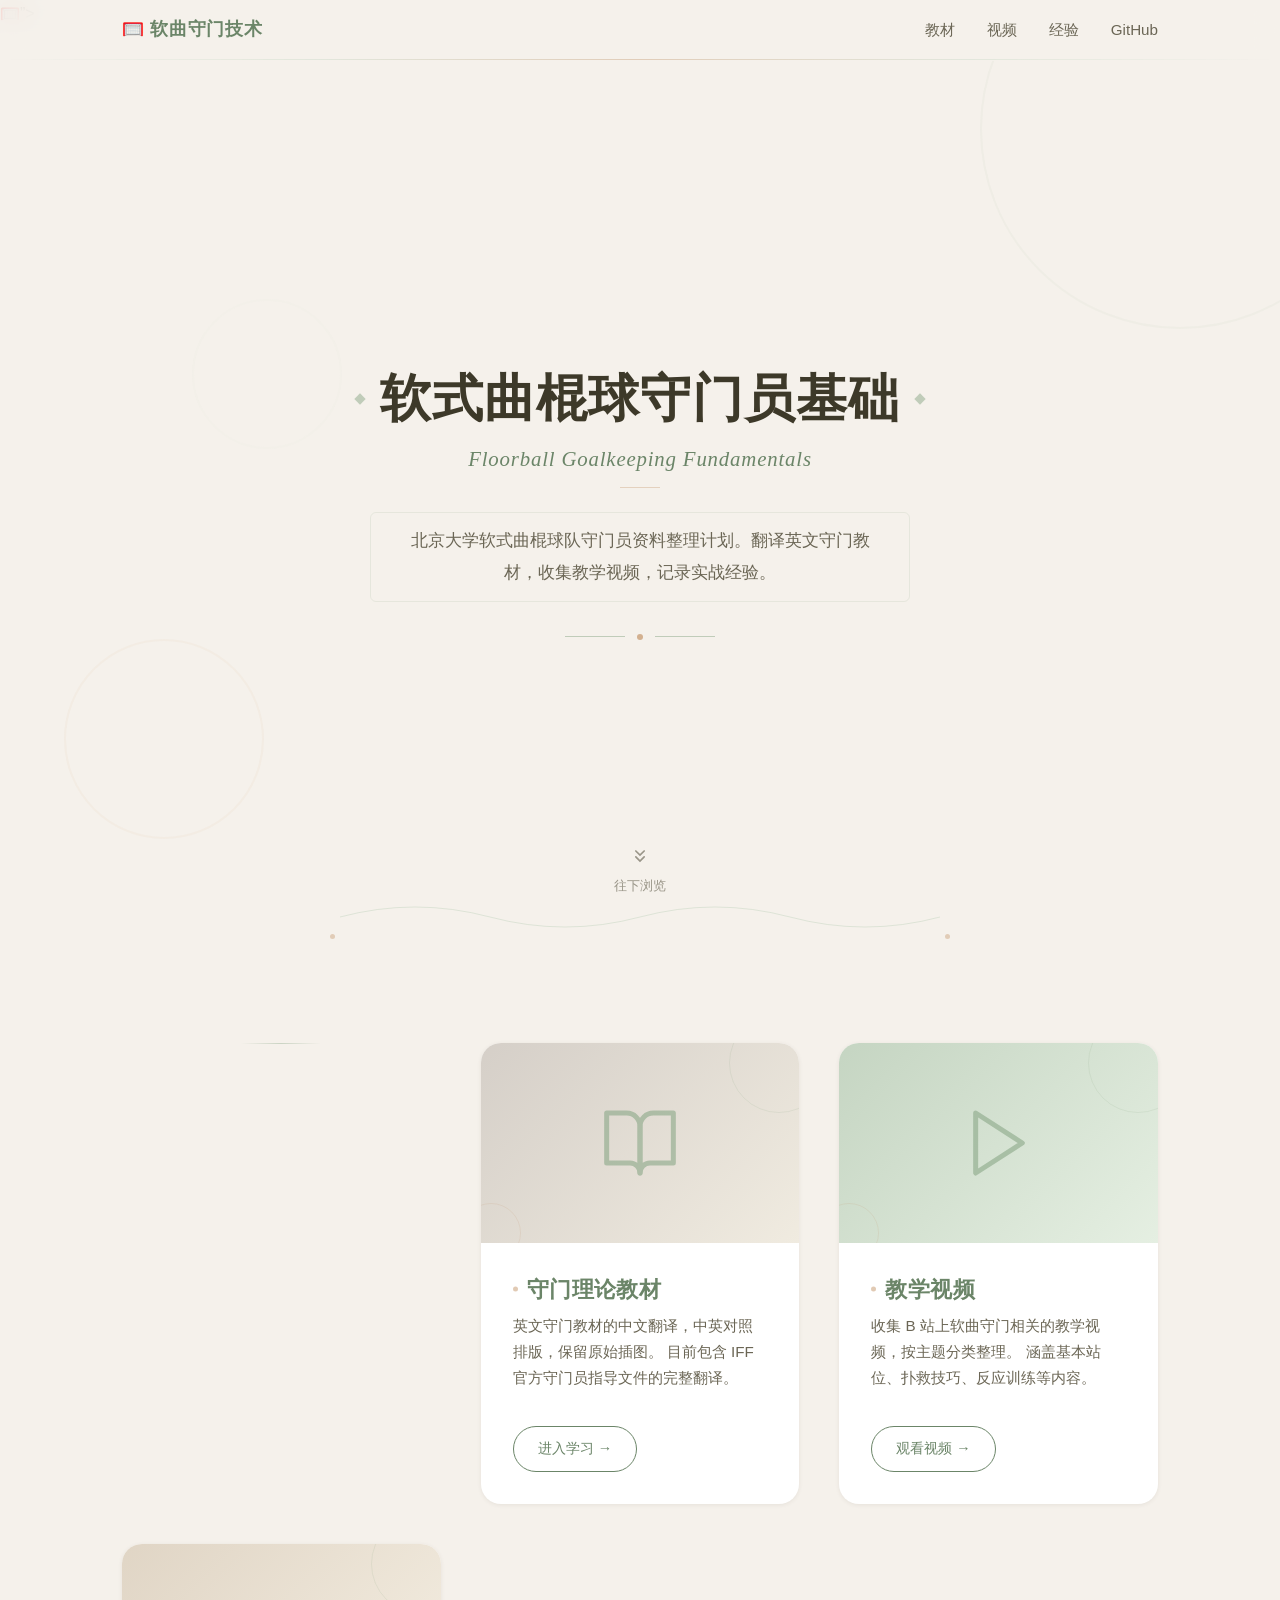
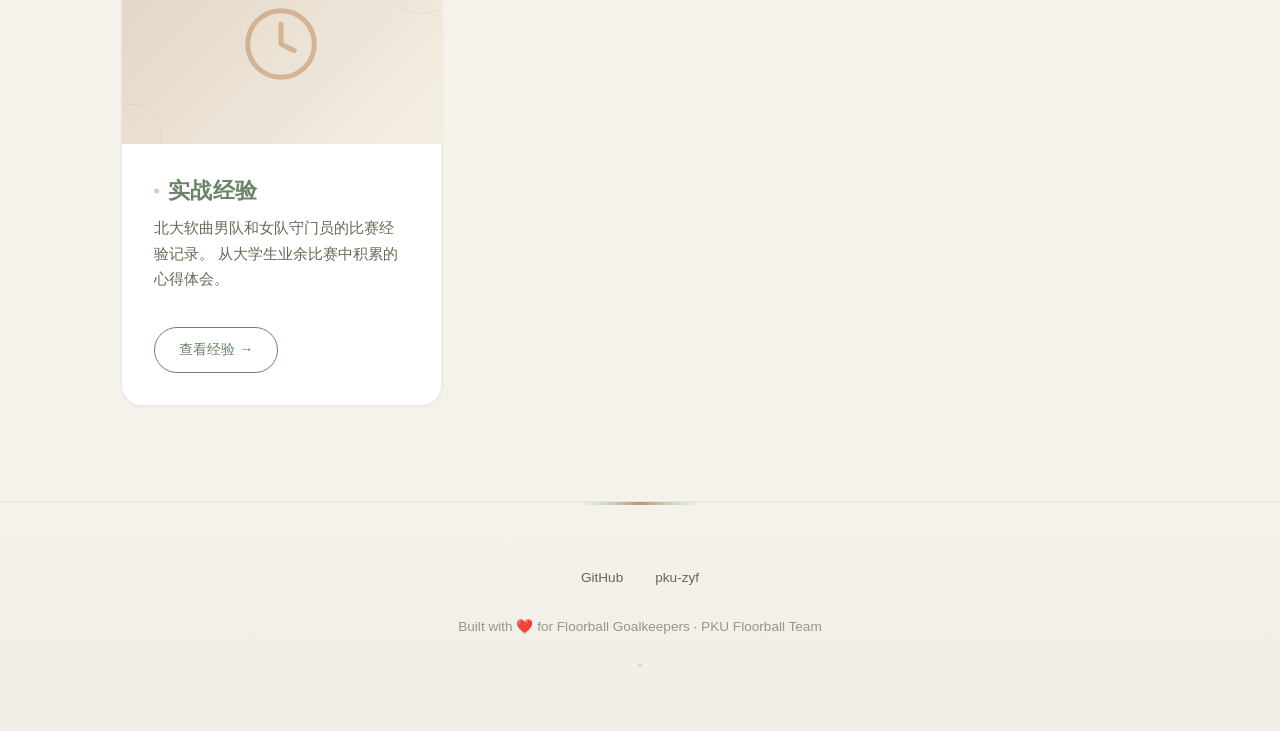
==== commit 02ecf644: "再更新首页配色" ====
--- a/index.html
+++ b/index.html
@@ -23,8 +23,66 @@
       pointer-events: none;
       z-index: 0;
     }
-    .hero-icon { position: relative; z-index: 1; }
     .hero-content { position: relative; z-index: 1; }
+
+    /* 导航栏底部渐变线 */
+    .nav { border-bottom: 1px solid transparent; }
+    .nav::after {
+      content: '';
+      position: absolute;
+      bottom: 0; left: 0; right: 0;
+      height: 1px;
+      background: linear-gradient(90deg, transparent, var(--sage-light), var(--terracotta), var(--sage-light), transparent);
+      opacity: 0.4;
+    }
+
+    /* 大标题装饰：两侧小菱形 */
+    h1 {
+      display: flex;
+      align-items: center;
+      justify-content: center;
+      gap: 1rem;
+    }
+    h1::before,
+    h1::after {
+      content: '';
+      display: block;
+      width: 8px;
+      height: 8px;
+      background: var(--sage);
+      opacity: 0.5;
+      transform: rotate(45deg);
+      flex-shrink: 0;
+    }
+
+    /* 副标题装饰 */
+    .subtitle {
+      position: relative;
+      display: inline-block;
+    }
+    .subtitle::after {
+      content: '';
+      display: block;
+      width: 40px;
+      height: 1px;
+      background: var(--terracotta);
+      opacity: 0.35;
+      margin: 0.6rem auto 0;
+    }
+
+    /* 描述文字区域微妙的边框 */
+    .desc {
+      position: relative;
+      padding: 0.8rem 1.5rem;
+    }
+    .desc::before {
+      content: '';
+      position: absolute;
+      inset: 0;
+      border: 1px solid rgba(139, 168, 136, 0.15);
+      border-radius: 6px;
+      pointer-events: none;
+    }
 
     /* Hero 装饰线 */
     .hero-rule {
@@ -66,6 +124,69 @@
       stroke: var(--sage-light);
       stroke-width: 1;
       fill: none;
+      opacity: 0.5;
+    }
+    /* 分隔线两端装饰点 */
+    .section-divider::before,
+    .section-divider::after {
+      content: '';
+      position: absolute;
+      bottom: 8px;
+      width: 5px;
+      height: 5px;
+      border-radius: 50%;
+      background: var(--terracotta);
+      opacity: 0.4;
+    }
+    .section-divider::before { left: calc(50% - 310px); }
+    .section-divider::after  { right: calc(50% - 310px); }
+
+    /* 卡片区域背景纹理 */
+    #theory-section {
+      position: relative;
+    }
+    #theory-section::before {
+      content: '';
+      position: absolute;
+      inset: 0;
+      background-image:
+        radial-gradient(circle at 15% 30%, var(--sage-light) 0.4px, transparent 0.4px),
+        radial-gradient(circle at 85% 70%, var(--terracotta) 0.4px, transparent 0.4px),
+        radial-gradient(circle at 50% 50%, var(--sage) 0.3px, transparent 0.3px);
+      background-size: 100px 100px, 120px 120px, 90px 90px;
+      opacity: 0.08;
+      pointer-events: none;
+    }
+
+    /* 卡片容器上方的装饰线 */
+    .cards-grid {
+      position: relative;
+    }
+    .cards-grid::before {
+      content: '';
+      display: block;
+      width: 80px;
+      height: 1px;
+      background: linear-gradient(90deg, transparent, var(--sage), transparent);
+      opacity: 0.4;
+      margin: 0 auto 2rem;
+    }
+
+    /* 卡片标题装饰小点 */
+    .card-body h3 {
+      position: relative;
+      padding-left: 14px;
+    }
+    .card-body h3::before {
+      content: '';
+      position: absolute;
+      left: 0;
+      top: 50%;
+      transform: translateY(-50%);
+      width: 5px;
+      height: 5px;
+      border-radius: 50%;
+      background: var(--terracotta);
       opacity: 0.5;
     }
 
@@ -116,9 +237,35 @@
       width: 80%;
     }
 
-    /* 底部装饰 */
+    /* 卡片 hover 时标题点变色 */
+    .card:hover .card-body h3::before {
+      background: var(--terracotta);
+      opacity: 0.8;
+    }
+
+    /* 卡片 footer 行动召唤微装饰 */
+    .card-action {
+      position: relative;
+    }
+    .card-action::after {
+      content: '';
+      display: inline-block;
+      width: 0;
+      height: 1px;
+      background: var(--sage);
+      vertical-align: middle;
+      margin-left: 0;
+      transition: all var(--transition);
+    }
+    .card:hover .card-action::after {
+      width: 20px;
+      margin-left: 8px;
+    }
+
+    /* 底部增强装饰 */
     .footer {
       position: relative;
+      background: linear-gradient(180deg, var(--cream) 0%, rgba(139,168,136,0.04) 100%);
     }
     .footer::before {
       content: '';
@@ -131,10 +278,28 @@
       background: linear-gradient(90deg, transparent, var(--sage-light), var(--terracotta), var(--sage-light), transparent);
       border-radius: 2px;
     }
+    /* 底部装饰点 */
+    .footer::after {
+      content: '';
+      display: block;
+      width: 4px;
+      height: 4px;
+      border-radius: 50%;
+      background: var(--terracotta);
+      opacity: 0.3;
+      margin: 1.5rem auto 0;
+    }
 
     @media (max-width: 768px) {
       .card-media::before,
       .card-media::after { display: none; }
+      h1::before,
+      h1::after { display: none; }
+      .section-divider::before,
+      .section-divider::after { display: none; }
+      .desc::before { display: none; }
+      .card-body h3 { padding-left: 0; }
+      .card-body h3::before { display: none; }
     }
   </style>
 </head>
@@ -162,52 +327,6 @@
   </div>
 
   <div class="hero-content">
-    <svg class="hero-icon" viewBox="0 0 200 200" xmlns="http://www.w3.org/2000/svg">
-      <!-- 背景球 -->
-      <circle cx="145" cy="55" r="18" fill="none" stroke="#C4956A" stroke-width="1.5" opacity="0.25"/>
-      <circle cx="145" cy="55" r="8" fill="none" stroke="#C4956A" stroke-width="0.8" opacity="0.2"/>
-      <circle cx="145" cy="55" r="2.5" fill="#C4956A" opacity="0.2"/>
-
-      <!-- 守门员捕手手套 -->
-      <!-- 腕部护具（ cuff ） -->
-      <rect x="68" y="140" width="64" height="30" rx="8" fill="#8BA888" opacity="0.12"/>
-      <rect x="68" y="140" width="64" height="30" rx="8" fill="none" stroke="#8BA888" stroke-width="2.5" opacity="0.5"/>
-      <!-- cuff 缝线 -->
-      <line x1="72" y1="150" x2="128" y2="150" stroke="#8BA888" stroke-width="0.8" opacity="0.3"/>
-      <line x1="72" y1="160" x2="128" y2="160" stroke="#8BA888" stroke-width="0.8" opacity="0.3"/>
-
-      <!-- 手套主体 -->
-      <path d="M72,140 Q58,110 56,80 Q54,55 72,42 Q82,33 100,32 Q118,33 132,42 Q150,58 145,82 Q140,110 128,140"
-            fill="#8BA888" opacity="0.1"/>
-      <path d="M72,140 Q58,110 56,80 Q54,55 72,42 Q82,33 100,32 Q118,33 132,42 Q150,58 145,82 Q140,110 128,140"
-            fill="none" stroke="#8BA888" stroke-width="2.5" opacity="0.55"/>
-
-      <!-- 拇指（左侧，向内弯） -->
-      <path d="M56,80 Q36,78 30,68 Q24,58 30,50 Q36,44 46,46 Q52,48 56,58"
-            fill="#8BA888" opacity="0.08"/>
-      <path d="M56,80 Q36,78 30,68 Q24,58 30,50 Q36,44 46,46 Q52,48 56,58"
-            fill="none" stroke="#8BA888" stroke-width="2.2" opacity="0.5"/>
-
-      <!-- 手套掌心折痕 -->
-      <path d="M82,60 Q100,55 120,58" stroke="#8BA888" stroke-width="1" opacity="0.2" fill="none"/>
-      <path d="M78,80 Q100,74 126,78" stroke="#8BA888" stroke-width="1" opacity="0.2" fill="none"/>
-      <path d="M74,100 Q100,95 130,100" stroke="#8BA888" stroke-width="1" opacity="0.2" fill="none"/>
-      <path d="M70,120 Q100,116 130,120" stroke="#8BA888" stroke-width="1" opacity="0.2" fill="none"/>
-
-      <!-- 掌心中线 -->
-      <line x1="100" y1="40" x2="100" y2="138" stroke="#8BA888" stroke-width="0.8" opacity="0.18"/>
-
-      <!-- 网兜 / 捕球袋（拇指与主体之间的弧形区域） -->
-      <path d="M50,56 Q46,68 52,76" stroke="#C4956A" stroke-width="1.5" opacity="0.35" fill="none" stroke-dasharray="3,3"/>
-      <path d="M48,52 Q42,64 48,72" stroke="#C4956A" stroke-width="1.2" opacity="0.25" fill="none" stroke-dasharray="2,3"/>
-
-      <!-- 手套顶部指套分隔线 -->
-      <line x1="84" y1="34" x2="84" y2="44" stroke="#8BA888" stroke-width="1.2" opacity="0.3"/>
-      <line x1="92" y1="32" x2="92" y2="42" stroke="#8BA888" stroke-width="1.2" opacity="0.3"/>
-      <line x1="100" y1="32" x2="100" y2="42" stroke="#8BA888" stroke-width="1.2" opacity="0.3"/>
-      <line x1="108" y1="32" x2="108" y2="42" stroke="#8BA888" stroke-width="1.2" opacity="0.3"/>
-    </svg>
-
     <h1>软式曲棍球守门员基础</h1>
     <p class="subtitle">Floorball Goalkeeping Fundamentals</p>
     <p class="desc">
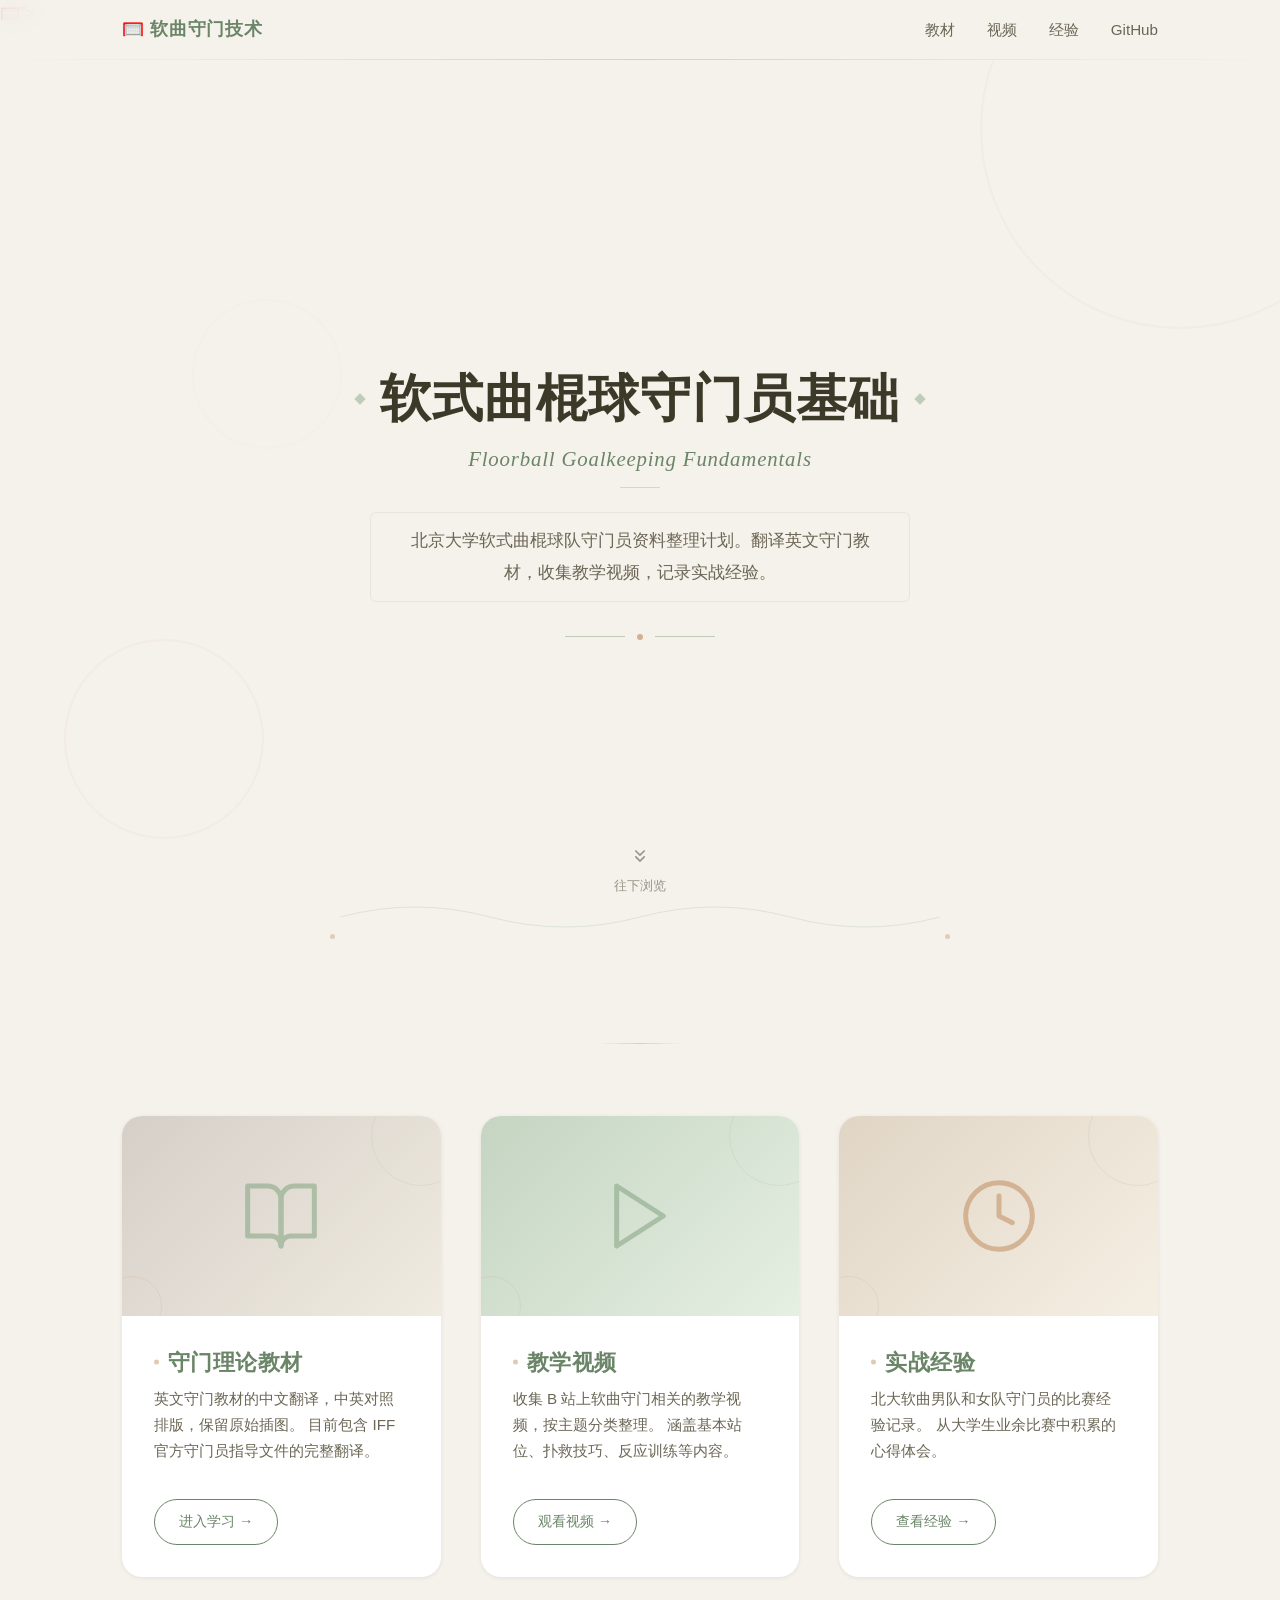
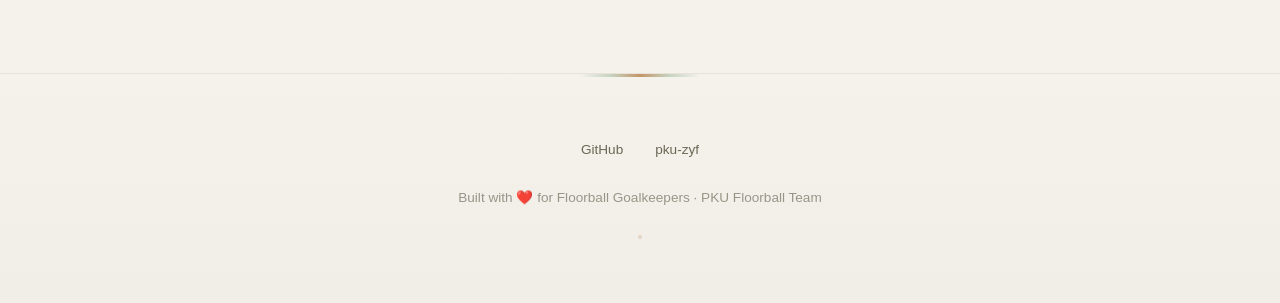
==== commit 954d0954: "修复一个小bug" ====
--- a/index.html
+++ b/index.html
@@ -170,6 +170,7 @@
       background: linear-gradient(90deg, transparent, var(--sage), transparent);
       opacity: 0.4;
       margin: 0 auto 2rem;
+      grid-column: 1 / -1;
     }
 
     /* 卡片标题装饰小点 */
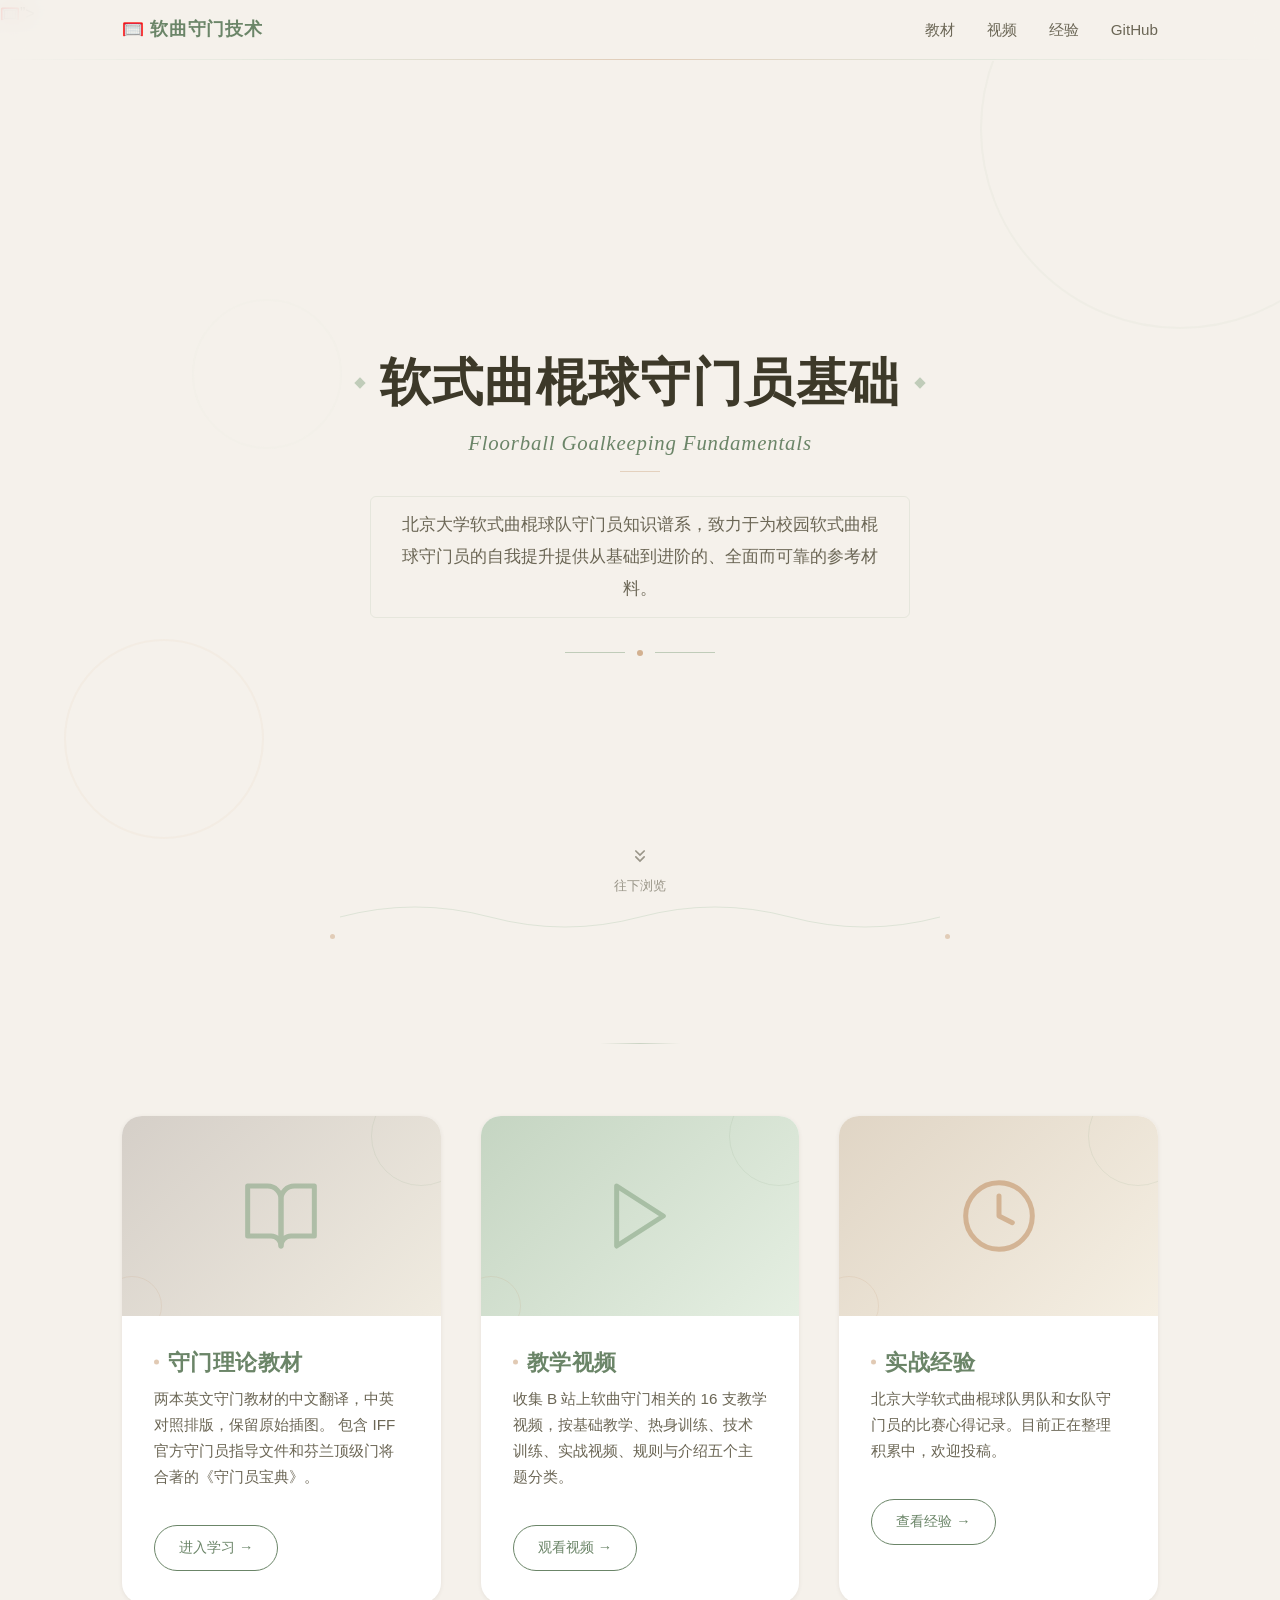
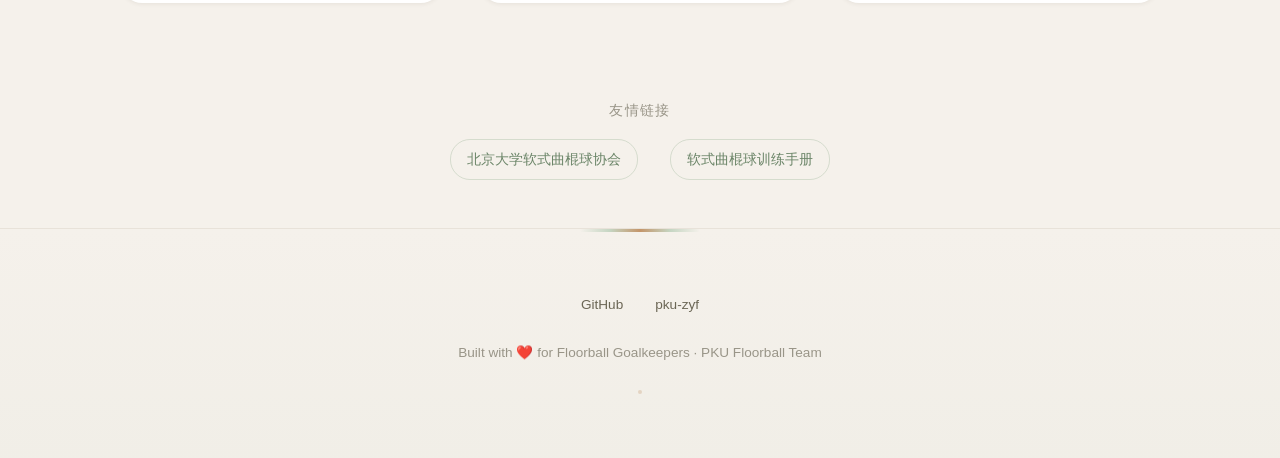
==== commit fed47d81: "微调首页内容；添加友情链接" ====
--- a/index.html
+++ b/index.html
@@ -291,6 +291,39 @@
       margin: 1.5rem auto 0;
     }
 
+    /* 友情链接 */
+    .friends-section {
+      max-width: 700px;
+      margin: 0 auto;
+      padding: 0 2rem 3rem;
+      text-align: center;
+    }
+    .friends-title {
+      font-size: 0.85rem;
+      color: var(--text-muted);
+      letter-spacing: 0.1em;
+      margin-bottom: 1rem;
+    }
+    .friends-links {
+      display: flex;
+      justify-content: center;
+      gap: 2rem;
+      flex-wrap: wrap;
+    }
+    .friends-links a {
+      color: var(--sage-dark);
+      font-size: 0.9rem;
+      padding: 0.4rem 1rem;
+      border: 1px solid rgba(139, 168, 136, 0.3);
+      border-radius: 20px;
+      transition: all var(--transition);
+    }
+    .friends-links a:hover {
+      background: rgba(139, 168, 136, 0.1);
+      border-color: var(--sage);
+      color: var(--text);
+    }
+
     @media (max-width: 768px) {
       .card-media::before,
       .card-media::after { display: none; }
@@ -331,7 +364,7 @@
     <h1>软式曲棍球守门员基础</h1>
     <p class="subtitle">Floorball Goalkeeping Fundamentals</p>
     <p class="desc">
-      北京大学软式曲棍球队守门员资料整理计划。翻译英文守门教材，收集教学视频，记录实战经验。
+      北京大学软式曲棍球队守门员知识谱系，致力于为校园软式曲棍球守门员的自我提升提供从基础到进阶的、全面而可靠的参考材料。
     </p>
     <div class="hero-rule">
       <span class="hero-rule-line"></span>
@@ -368,8 +401,8 @@
         <div class="card-body">
           <h3>守门理论教材</h3>
           <p>
-            英文守门教材的中文翻译，中英对照排版，保留原始插图。
-            目前包含 IFF 官方守门员指导文件的完整翻译。
+            两本英文守门教材的中文翻译，中英对照排版，保留原始插图。
+            包含 IFF 官方守门员指导文件和芬兰顶级门将合著的《守门员宝典》。
           </p>
           <span class="card-action">进入学习 →</span>
         </div>
@@ -384,8 +417,7 @@
         <div class="card-body">
           <h3>教学视频</h3>
           <p>
-            收集 B 站上软曲守门相关的教学视频，按主题分类整理。
-            涵盖基本站位、扑救技巧、反应训练等内容。
+            收集 B 站上软曲守门相关的 16 支教学视频，按基础教学、热身训练、技术训练、实战视频、规则与介绍五个主题分类。
           </p>
           <span class="card-action">观看视频 →</span>
         </div>
@@ -401,13 +433,21 @@
         <div class="card-body">
           <h3>实战经验</h3>
           <p>
-            北大软曲男队和女队守门员的比赛经验记录。
-            从大学生业余比赛中积累的心得体会。
+            北京大学软式曲棍球队男队和女队守门员的比赛心得记录。目前正在整理积累中，欢迎投稿。
           </p>
           <span class="card-action">查看经验 →</span>
         </div>
       </a>
     </div>
+  </div>
+</section>
+
+<!-- 友情链接 -->
+<section class="friends-section">
+  <p class="friends-title">友情链接</p>
+  <div class="friends-links">
+    <a href="https://pku-floorball.github.io/pkufloorball/htmls/3-association/2-rk-cup/25-rk-cup/main.html" target="_blank" rel="noopener">北京大学软式曲棍球协会</a>
+    <a href="https://zjz1214.github.io/floorball-training/" target="_blank" rel="noopener">软式曲棍球训练手册</a>
   </div>
 </section>
 
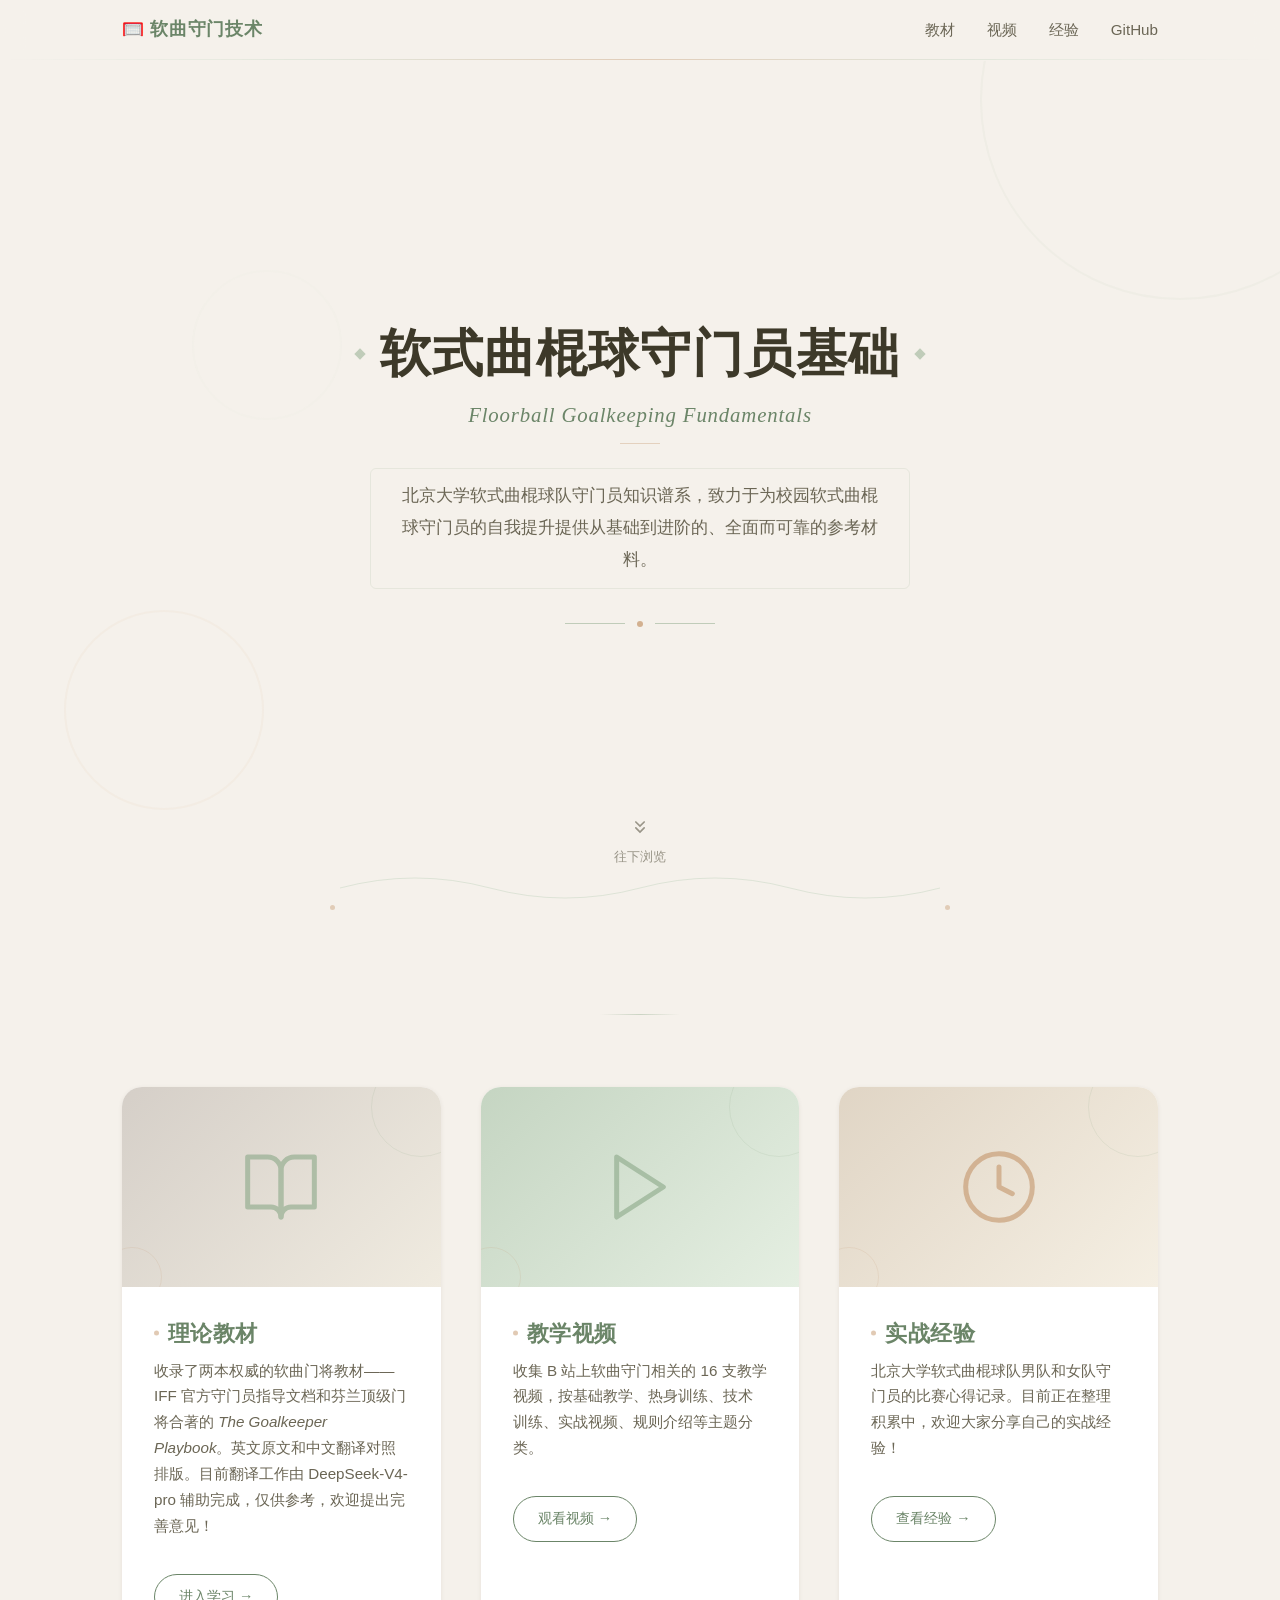
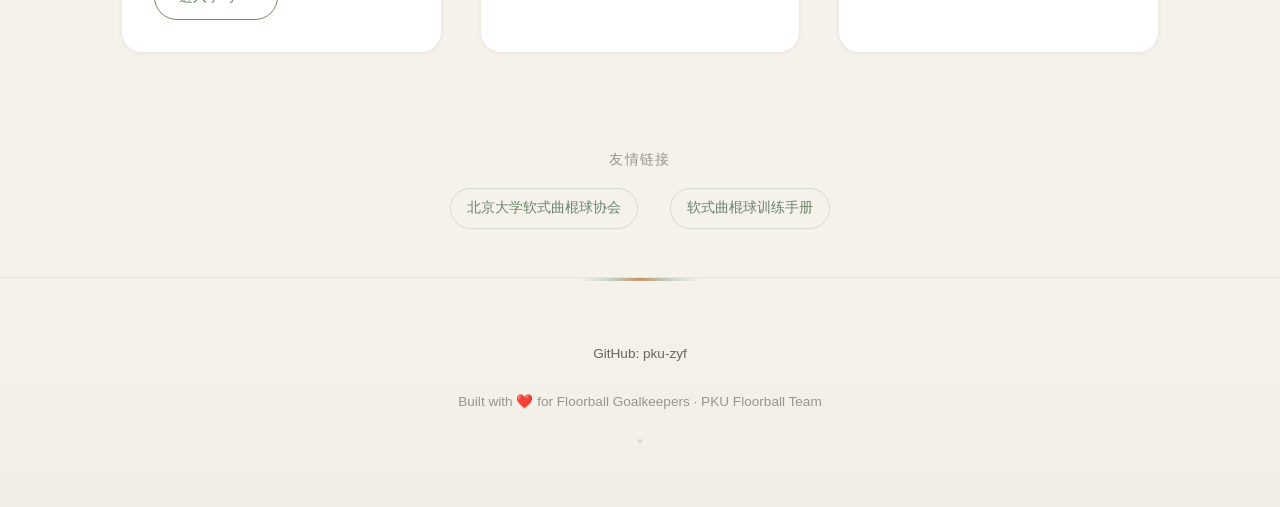
==== commit cacd95db: "Update index.html" ====
--- a/index.html
+++ b/index.html
@@ -6,7 +6,7 @@
   <meta name="description" content="软式曲棍球（floorball）守门员技术——教材翻译、教学视频与实战经验">
   <title>软曲守门技术 — Floorball Goalkeeping</title>
   <link rel="stylesheet" href="css/style.css">
-  <link rel=”icon” href=”data:image/svg+xml,<svg xmlns='http://www.w3.org/2000/svg' viewBox='0 0 100 100'><text y='.9em' font-size='90'>🥅</text></svg>”>
+  <!-- <link rel=”icon” href=”data:image/svg+xml,<svg xmlns='http://www.w3.org/2000/svg' viewBox='0 0 100 100'><text y='.9em' font-size='90'>🥅</text></svg>”> -->
   <style>
     /* --- 主页装饰 --- */
     /* Hero 背景：添加细微几何纹理 */
@@ -399,10 +399,9 @@
           </svg>
         </div>
         <div class="card-body">
-          <h3>守门理论教材</h3>
+          <h3>理论教材</h3>
           <p>
-            两本英文守门教材的中文翻译，中英对照排版，保留原始插图。
-            包含 IFF 官方守门员指导文件和芬兰顶级门将合著的《守门员宝典》。
+            收录了两本权威的软曲门将教材——IFF 官方守门员指导文档和芬兰顶级门将合著的 <em>The Goalkeeper Playbook</em>。英文原文和中文翻译对照排版。目前翻译工作由 DeepSeek-V4-pro 辅助完成，仅供参考，欢迎提出完善意见！
           </p>
           <span class="card-action">进入学习 →</span>
         </div>
@@ -417,7 +416,7 @@
         <div class="card-body">
           <h3>教学视频</h3>
           <p>
-            收集 B 站上软曲守门相关的 16 支教学视频，按基础教学、热身训练、技术训练、实战视频、规则与介绍五个主题分类。
+            收集 B 站上软曲守门相关的 16 支教学视频，按基础教学、热身训练、技术训练、实战视频、规则介绍等主题分类。
           </p>
           <span class="card-action">观看视频 →</span>
         </div>
@@ -433,7 +432,7 @@
         <div class="card-body">
           <h3>实战经验</h3>
           <p>
-            北京大学软式曲棍球队男队和女队守门员的比赛心得记录。目前正在整理积累中，欢迎投稿。
+            北京大学软式曲棍球队男队和女队守门员的比赛心得记录。目前正在整理积累中，欢迎大家分享自己的实战经验！
           </p>
           <span class="card-action">查看经验 →</span>
         </div>
@@ -454,8 +453,8 @@
 <!-- 底部 -->
 <footer class="footer">
   <div class="footer-links">
-    <a href="https://github.com/pku-zyf/floorball-goalkeeper" target="_blank" rel="noopener">GitHub</a>
-    <a href="https://github.com/pku-zyf" target="_blank" rel="noopener">pku-zyf</a>
+    <!-- <a href="https://github.com/pku-zyf/floorball-goalkeeper" target="_blank" rel="noopener">GitHub</a> -->
+    <a href="https://github.com/pku-zyf" target="_blank" rel="noopener">GitHub: pku-zyf</a>
   </div>
   <p>Built with ❤️ for Floorball Goalkeepers · PKU Floorball Team</p>
 </footer>
